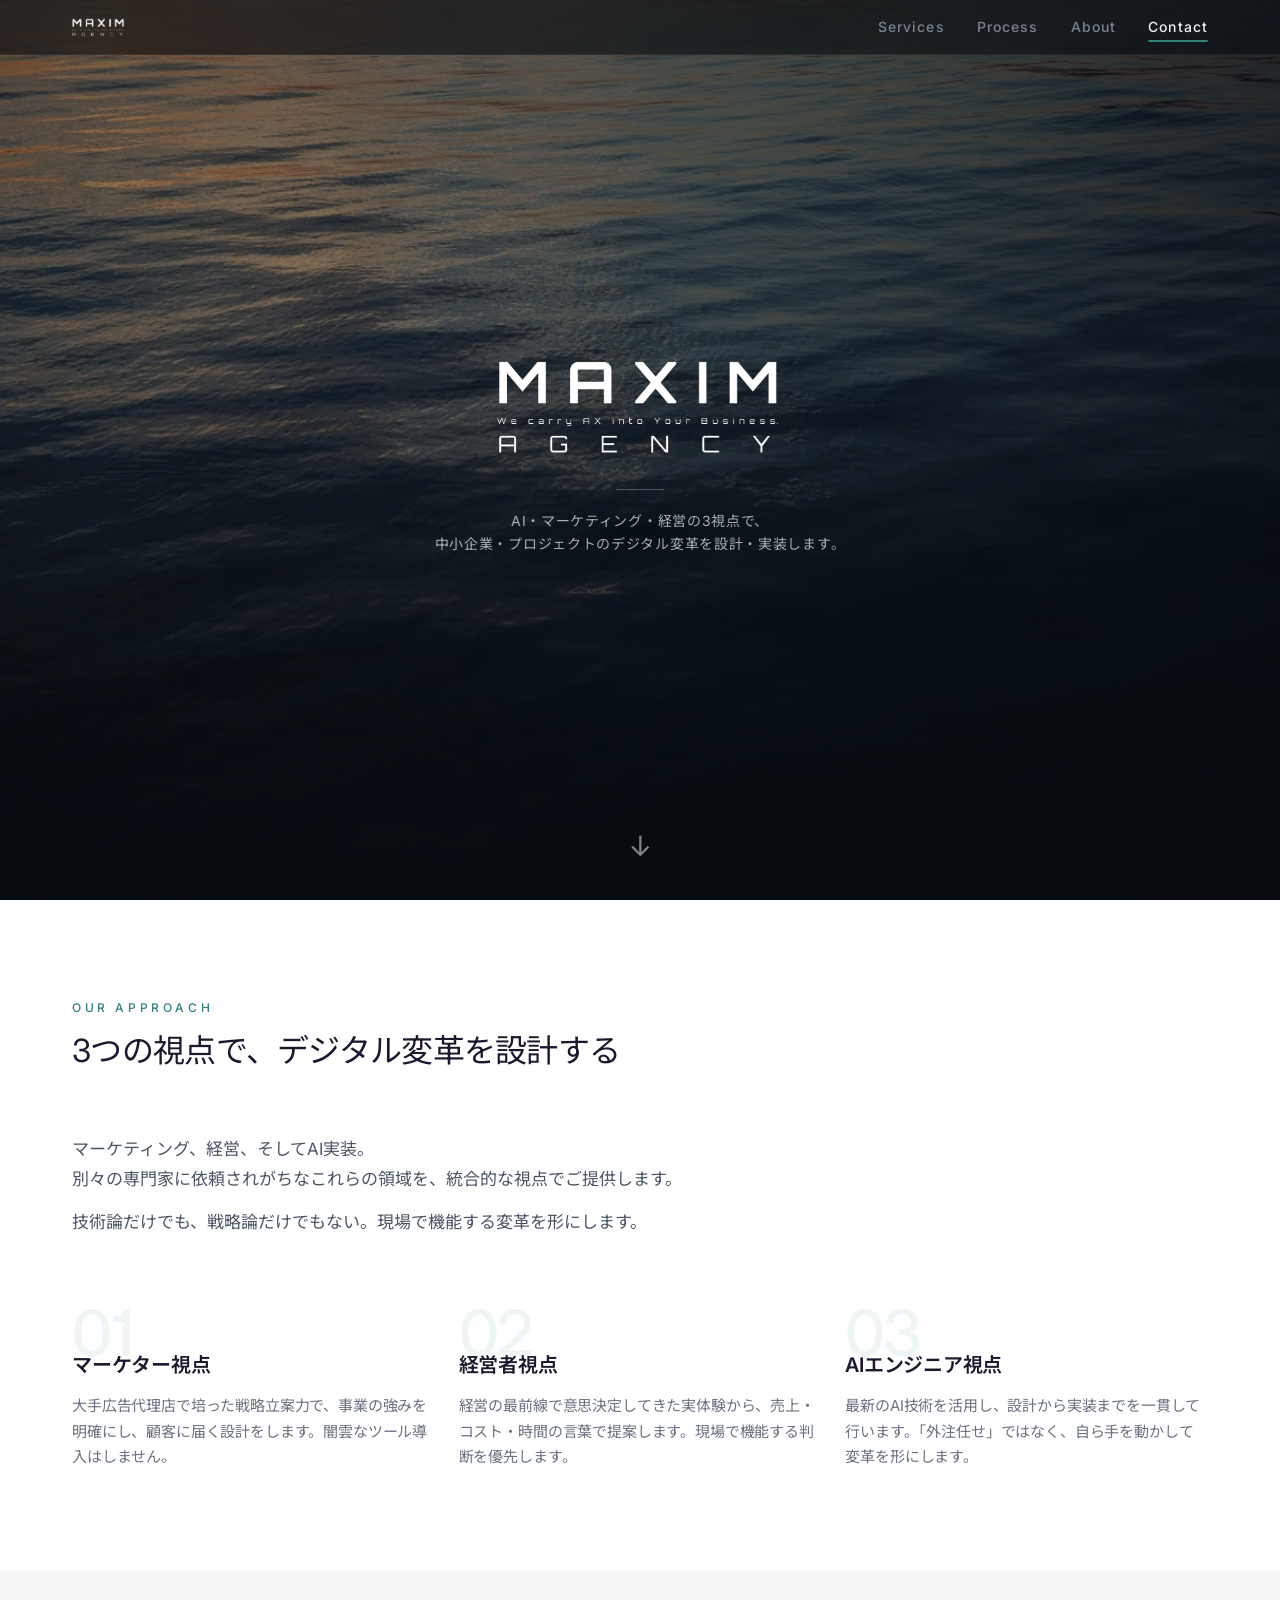
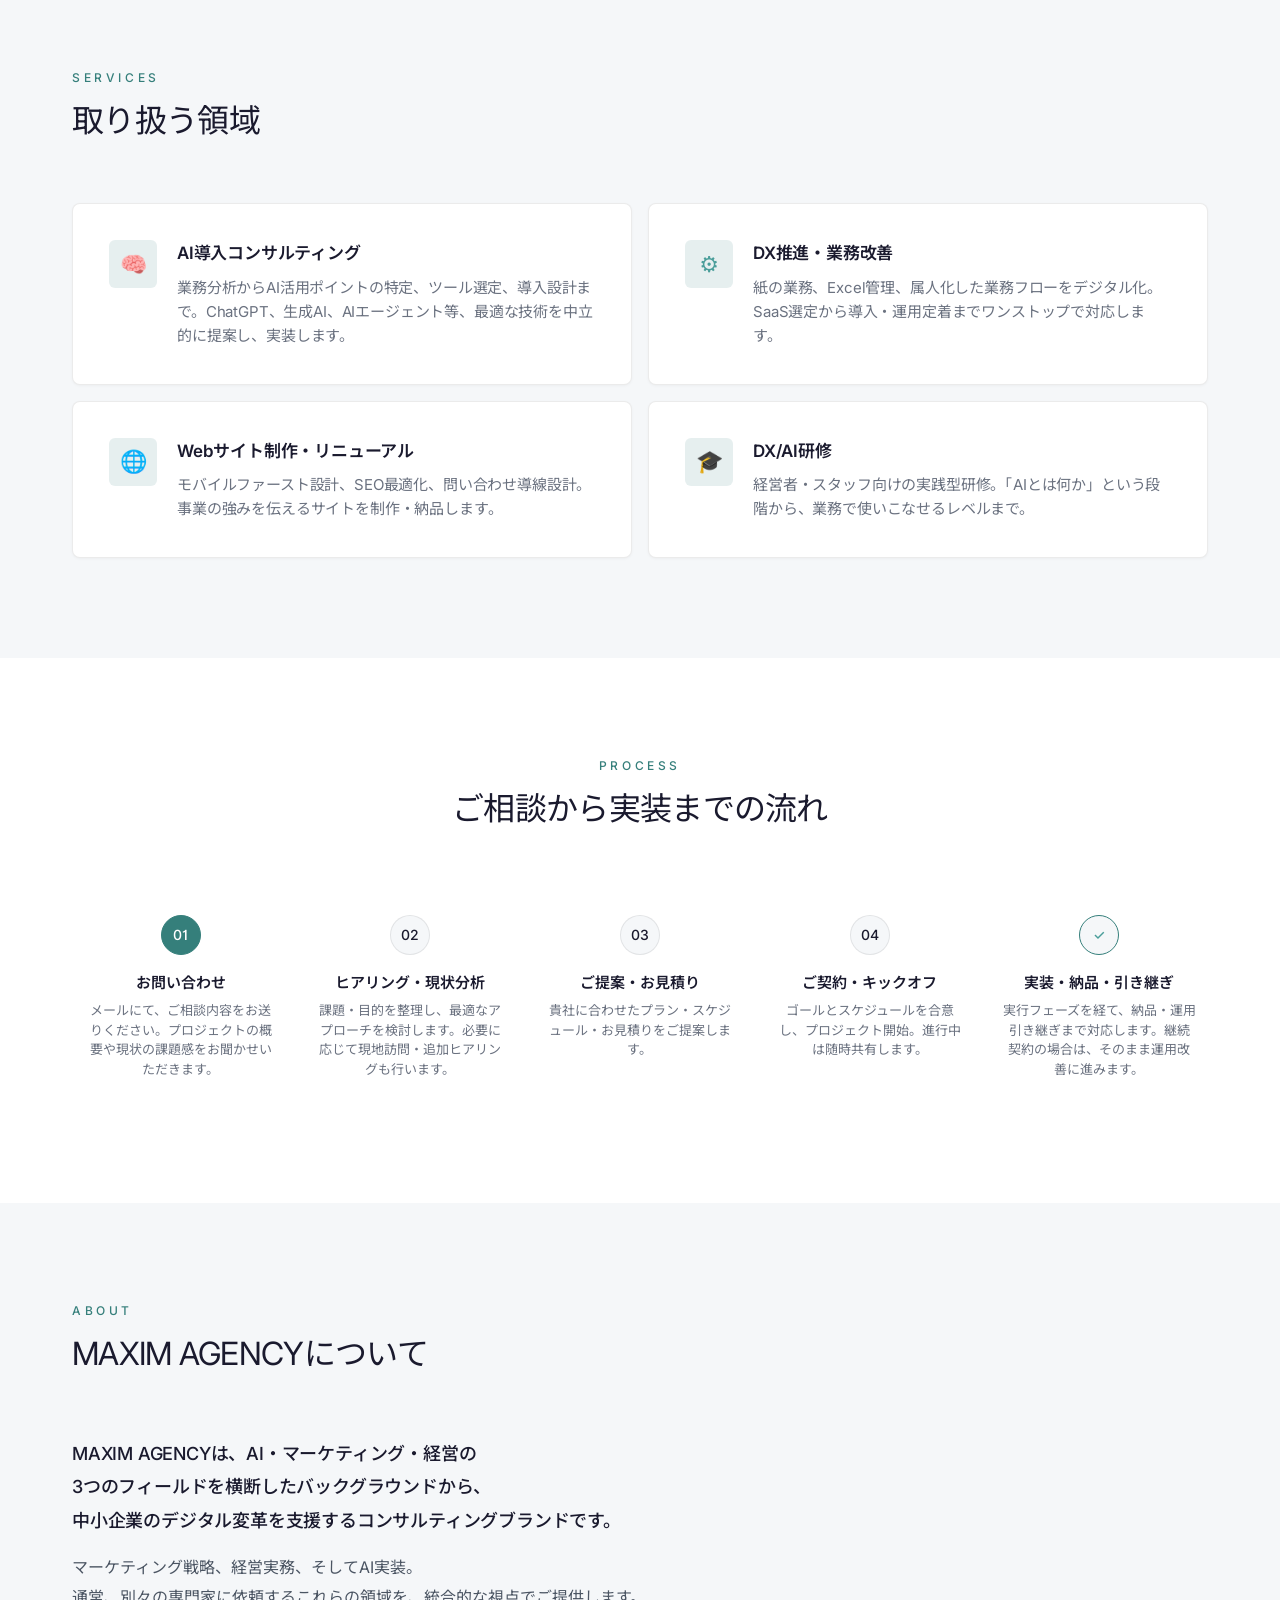
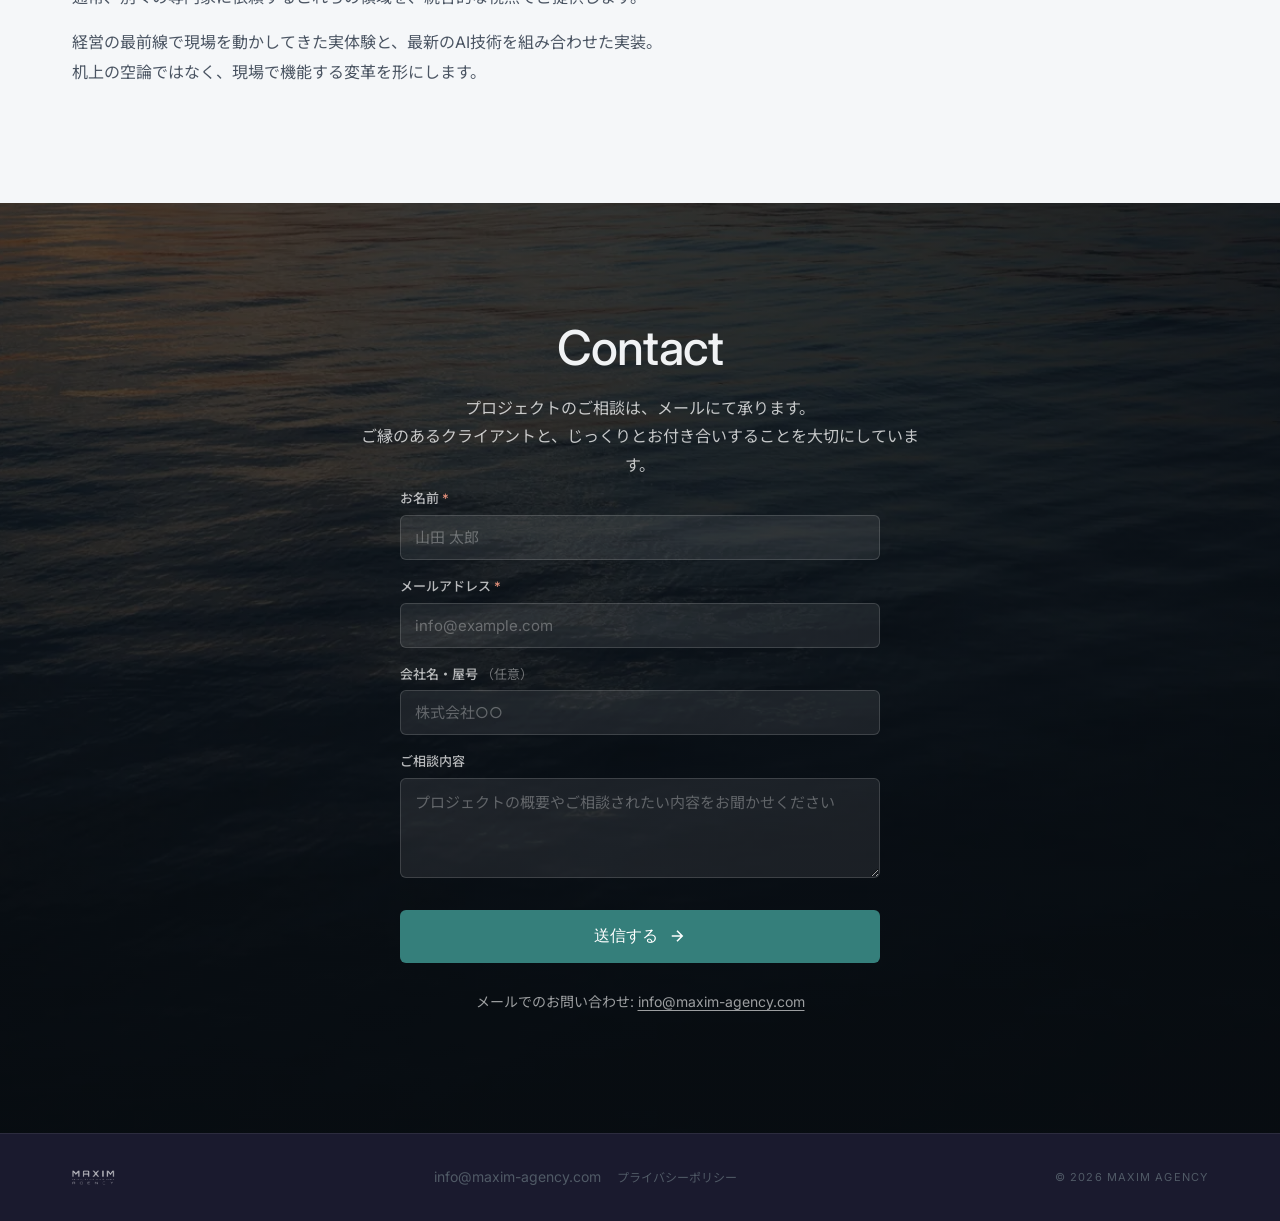
==== index.html @ 45d15c4a "Rebrand website: minimalist brand-focused structure - Remove Catchcopy/Challenges/Mid-CTA/Mobile-Flo" ====
<!DOCTYPE html>
<html class="scroll-smooth" lang="ja">
<head>
<meta charset="utf-8"/>
<meta content="width=device-width, initial-scale=1.0" name="viewport"/>

<!-- Google tag (gtag.js) -->
<script async src="https://www.googletagmanager.com/gtag/js?id=G-1SFV9Q998X"></script>
<script>
  window.dataLayer = window.dataLayer || [];
  function gtag(){dataLayer.push(arguments);}
  gtag('js', new Date());
  gtag('config', 'G-1SFV9Q998X');
</script>
<title>MAXIM AGENCY | We Carry AX Into Your Business</title>
<meta name="description" content="MAXIM AGENCY — AI・マーケティング・経営の3視点で、中小企業・プロジェクトのデジタル変革を設計・実装するコンサルティングブランド。東京都港区。">
<link rel="canonical" href="https://maxim-agency.com/">

<!-- OGP -->
<meta property="og:title" content="MAXIM AGENCY | We Carry AX Into Your Business">
<meta property="og:description" content="AI・マーケティング・経営の3視点で、中小企業・プロジェクトのデジタル変革を設計・実装します。">
<meta property="og:image" content="https://maxim-agency.com/og-image.jpg">
<meta property="og:url" content="https://maxim-agency.com/">
<meta property="og:type" content="website">
<meta property="og:locale" content="ja_JP">
<meta property="og:site_name" content="MAXIM AGENCY">

<!-- Twitter Card -->
<meta name="twitter:card" content="summary_large_image">
<meta name="twitter:title" content="MAXIM AGENCY | We Carry AX Into Your Business">
<meta name="twitter:description" content="AI・マーケティング・経営の3視点で、中小企業・プロジェクトのデジタル変革を設計・実装します。">
<meta name="twitter:image" content="https://maxim-agency.com/og-image.jpg">

<!-- Favicon -->
<link rel="icon" href="/favicon.ico" sizes="32x32 16x16">
<link rel="icon" href="/favicon.svg" type="image/svg+xml">
<link rel="icon" href="/favicon.png" type="image/png">
<link rel="apple-touch-icon" href="/apple-touch-icon.png">

<!-- Structured Data -->
<script type="application/ld+json">
{
  "@context": "https://schema.org",
  "@type": "ProfessionalService",
  "name": "MAXIM AGENCY",
  "description": "AI・マーケティング・経営の3視点で、中小企業・プロジェクトのデジタル変革を設計・実装するコンサルティングブランド。",
  "url": "https://maxim-agency.com/",
  "email": "info@maxim-agency.com",
  "address": {
    "@type": "PostalAddress",
    "addressLocality": "港区",
    "addressRegion": "東京都",
    "addressCountry": "JP"
  },
  "areaServed": "JP",
  "sameAs": []
}
</script>

<!-- Preload LCP hero image -->
<link rel="preload" as="image" type="image/webp" imagesrcset="hero-768.webp 768w, hero-1280.webp 1280w, hero-1920.webp 1920w" imagesizes="(max-width: 768px) 768px, (max-width: 1280px) 1280px, 1920px" fetchpriority="high">

<!-- Fonts: preconnect + display=swap for non-blocking -->
<link rel="preconnect" href="https://fonts.googleapis.com">
<link rel="preconnect" href="https://fonts.gstatic.com" crossorigin>
<link href="https://fonts.googleapis.com/css2?family=Inter:wght@400;500;600&family=Noto+Sans+JP:wght@400;500;600&display=swap" rel="stylesheet" media="print" onload="this.media='all'"/>
<noscript><link href="https://fonts.googleapis.com/css2?family=Inter:wght@400;500;600&family=Noto+Sans+JP:wght@400;500;600&display=swap" rel="stylesheet"/></noscript>
<style>
/* ===== DESIGN SYSTEM: Linear-inspired for MAXIM AGENCY ===== */

/* --- Reset & Base --- */
*, *::before, *::after { margin: 0; padding: 0; box-sizing: border-box; }

:root {
  /* Backgrounds — Dark */
  --bg-deep: #080d12;
  --bg-panel: #0c1319;
  --bg-surface: #111920;
  --bg-elevated: #182028;

  /* Backgrounds — Light */
  --bg-light: #FFFFFF;
  --bg-light-alt: #F5F7F9;

  /* Text — Dark mode */
  --text-primary: #f0f2f4;
  --text-secondary: #c0c8d0;
  --text-tertiary: #7a8490;
  --text-quaternary: #505a66;

  /* Text — Light mode */
  --text-dark-primary: #1A1A2E;
  --text-dark-secondary: #4B5563;
  --text-dark-tertiary: #6B7280;

  /* Accent — teal, derived from the water photo (WCAG AA compliant on white) */
  --accent: #357f7b;
  --accent-bright: #4a9e9a;
  --accent-hover: #5ec4bf;
  --accent-subtle: rgba(53, 127, 123, 0.12);

  /* Borders */
  --border-subtle: rgba(255, 255, 255, 0.05);
  --border-standard: rgba(255, 255, 255, 0.08);
  --border-visible: rgba(255, 255, 255, 0.12);
  --border-light: rgba(0, 0, 0, 0.08);
  --border-light-visible: rgba(0, 0, 0, 0.12);

  /* Misc */
  --radius-sm: 6px;
  --radius-md: 8px;
  --radius-lg: 12px;
  --radius-pill: 9999px;
}

html { font-size: 16px; -webkit-font-smoothing: antialiased; -moz-osx-font-smoothing: grayscale; }

body {
  font-family: 'Inter', 'Noto Sans JP', -apple-system, system-ui, sans-serif;
  font-feature-settings: "cv01", "ss03";
  background: var(--bg-light);
  color: var(--text-dark-secondary);
  line-height: 1.6;
  overflow-x: hidden;
}

a { color: inherit; text-decoration: none; }
img { display: block; max-width: 100%; }

/* --- Typography (Linear-inspired) --- */
.display-xl {
  font-size: clamp(36px, 6vw, 64px);
  font-weight: 500;
  line-height: 1.0;
  letter-spacing: -1.4px;
  color: var(--text-primary);
}
.display {
  font-size: clamp(28px, 4.5vw, 48px);
  font-weight: 500;
  line-height: 1.05;
  letter-spacing: -1.056px;
  color: var(--text-primary);
}
.heading-1 {
  font-size: clamp(22px, 3vw, 32px);
  font-weight: 400;
  line-height: 1.15;
  letter-spacing: -0.7px;
  color: var(--text-primary);
}
.heading-2 {
  font-size: clamp(18px, 2.2vw, 24px);
  font-weight: 500;
  line-height: 1.3;
  letter-spacing: -0.3px;
  color: var(--text-primary);
}
.heading-3 {
  font-size: 20px;
  font-weight: 600;
  line-height: 1.35;
  letter-spacing: -0.24px;
  color: var(--text-primary);
}
.body-lg {
  font-size: 18px;
  font-weight: 400;
  line-height: 1.7;
  letter-spacing: -0.165px;
  color: var(--text-secondary);
}
.body {
  font-size: 16px;
  font-weight: 400;
  line-height: 1.6;
  color: var(--text-secondary);
}
.body-sm {
  font-size: 15px;
  font-weight: 400;
  line-height: 1.6;
  letter-spacing: -0.165px;
  color: var(--text-tertiary);
}
.label {
  font-size: 12px;
  font-weight: 500;
  line-height: 1.4;
  letter-spacing: 0.3em;
  text-transform: uppercase;
  color: var(--accent);
}

/* --- Layout --- */
.container { max-width: 1200px; margin: 0 auto; padding: 0 32px; }
@media (max-width: 640px) { .container { padding: 0 20px; } }

.section { padding: 100px 0; }
@media (max-width: 768px) { .section { padding: 64px 0; } }

/* --- Navigation --- */
.nav {
  position: fixed; top: 0; left: 0; right: 0; z-index: 50;
  background: rgba(255, 255, 255, 0.95);
  backdrop-filter: blur(12px); -webkit-backdrop-filter: blur(12px);
  border-bottom: 1px solid var(--border-light);
  transition: background 0.4s, border-color 0.4s;
}
/* On hero: transparent dark overlay */
.nav.on-hero {
  background: rgba(8, 13, 18, 0.6);
  backdrop-filter: blur(20px); -webkit-backdrop-filter: blur(20px);
  border-bottom-color: var(--border-subtle);
}
.nav.on-hero .nav-link { color: var(--text-tertiary); }
.nav.on-hero .nav-link:hover { color: var(--text-primary); }
.nav.on-hero .nav-hamburger { color: var(--text-secondary); }
.nav-inner {
  max-width: 1200px; margin: 0 auto;
  display: flex; justify-content: space-between; align-items: center;
  padding: 16px 32px;
}
@media (max-width: 640px) { .nav-inner { padding: 14px 20px; } }
.nav-logo { height: 22px; width: auto; }
.nav-links { display: flex; gap: 32px; align-items: center; }
@media (max-width: 768px) { .nav-links { display: none; } }
.nav-link {
  font-size: 14px; font-weight: 500; color: var(--text-dark-tertiary);
  transition: color 0.2s; letter-spacing: 0.08em;
}
.nav-link:hover { color: var(--text-dark-primary); }
.nav-logo { filter: brightness(0); }
.nav.on-hero .nav-logo { filter: none; }

/* Mobile menu */
.nav-hamburger {
  display: none; background: none; border: none; cursor: pointer;
  color: var(--text-dark-primary); padding: 4px;
}
@media (max-width: 768px) { .nav-hamburger { display: block; } }
.mobile-menu {
  position: fixed; inset: 0; z-index: 60;
  background: rgba(255, 255, 255, 0.98);
  backdrop-filter: blur(24px); -webkit-backdrop-filter: blur(24px);
  display: flex; flex-direction: column; align-items: center; justify-content: center; gap: 32px;
  transform: translateX(100%); transition: transform 0.3s ease;
}
.mobile-menu.open { transform: translateX(0); }
.mobile-menu a {
  font-size: 18px; font-weight: 500; color: var(--text-dark-secondary);
  letter-spacing: 0.15em; transition: color 0.2s;
}
.mobile-menu a:hover { color: var(--text-dark-primary); }
.mobile-close {
  position: absolute; top: 20px; right: 24px;
  background: none; border: none; color: var(--text-dark-primary);
  font-size: 28px; cursor: pointer; line-height: 1;
}

/* --- Hero --- */
.hero {
  position: relative; min-height: 100vh;
  display: flex; flex-direction: column; align-items: center; justify-content: center;
  overflow: hidden;
}
.hero-bg {
  position: absolute; inset: 0;
}
.hero-bg img {
  width: 100%; height: 100%; object-fit: cover; object-position: center 20%;
}
.hero-bg-overlay {
  position: absolute; inset: 0;
  background: linear-gradient(180deg,
    rgba(8, 13, 18, 0.50) 0%,
    rgba(8, 13, 18, 0.30) 40%,
    rgba(8, 13, 18, 0.65) 100%
  );
}
.hero-content {
  position: relative; z-index: 10; text-align: center; padding: 0 32px;
}
.hero-logo { height: 72px; width: auto; margin: 0 auto 24px; }
@media (min-width: 768px) { .hero-logo { height: 100px; } }
@media (min-width: 1024px) { .hero-logo { height: 120px; } }
.hero-line {
  width: 48px; height: 1px; background: rgba(255,255,255,0.25);
  margin: 0 auto 20px;
}
.hero-sub {
  font-size: 14px; font-weight: 400; color: rgba(255,255,255,0.65);
  letter-spacing: 0.05em;
}
.hero-scroll {
  position: absolute; bottom: 40px;
  animation: bounce 2s ease-in-out infinite;
  color: rgba(255,255,255,0.5); font-size: 28px; line-height: 1;
}
@keyframes bounce { 0%,100% { transform: translateY(0); } 50% { transform: translateY(10px); } }

.btn-primary {
  display: inline-flex; align-items: center; gap: 10px;
  background: var(--accent); color: #fff;
  font-size: 15px; font-weight: 500;
  padding: 14px 32px; border-radius: var(--radius-sm);
  transition: background 0.2s, transform 0.1s;
  border: none; cursor: pointer;
}
.btn-primary:hover { background: var(--accent-bright); }
.btn-primary:active { transform: scale(0.98); }
.btn-primary svg { width: 18px; height: 18px; }

/* --- Light Section Base --- */
.section-light {
  background: var(--bg-light);
  color: var(--text-dark-secondary);
}
.section-light-alt {
  background: var(--bg-light-alt);
  color: var(--text-dark-secondary);
}
.section-light .label,
.section-light-alt .label { color: var(--accent); }
.section-light .heading-1,
.section-light-alt .heading-1,
.section-light .heading-2,
.section-light-alt .heading-2 { color: var(--text-dark-primary); }

/* --- Section Header --- */
.section-header { margin-bottom: 64px; }
@media (max-width: 768px) { .section-header { margin-bottom: 40px; } }
.section-header .label { margin-bottom: 16px; }

/* --- Approach Section --- */
.approach { background: var(--bg-light); }
.approach-lead {
  max-width: 720px;
  margin-bottom: 64px;
}
.approach-lead p {
  font-size: 17px; line-height: 1.8; color: var(--text-dark-secondary);
  margin-bottom: 12px;
}
.pillar-grid {
  display: grid; grid-template-columns: repeat(3, 1fr); gap: 24px;
}
@media (max-width: 768px) { .pillar-grid { grid-template-columns: 1fr; } }

.pillar {
  position: relative; padding-top: 48px;
}
.pillar-num {
  position: absolute; top: 0; left: 0;
  font-size: 64px; font-weight: 500; line-height: 1;
  letter-spacing: -2px;
  color: rgba(53, 127, 123, 0.08);
  user-select: none;
}
.pillar-content { position: relative; z-index: 1; }
.pillar h3 {
  font-size: 20px; font-weight: 600; color: var(--text-dark-primary);
  margin-bottom: 12px; letter-spacing: -0.24px;
}
.pillar p {
  font-size: 15px; color: var(--text-dark-tertiary);
  line-height: 1.7; letter-spacing: -0.165px;
}

/* --- Services Section --- */
.services { background: var(--bg-light-alt); }
.service-grid {
  display: grid; grid-template-columns: repeat(2, 1fr); gap: 16px;
}
@media (max-width: 768px) { .service-grid { grid-template-columns: 1fr; } }

.service-card {
  background: #FFFFFF;
  border: 1px solid var(--border-light);
  border-radius: var(--radius-md);
  padding: 36px;
  display: flex; gap: 20px;
  transition: box-shadow 0.3s, border-color 0.3s;
  box-shadow: 0 1px 3px rgba(0,0,0,0.04);
}
.service-card:hover {
  box-shadow: 0 4px 12px rgba(0,0,0,0.08);
  border-color: var(--border-light-visible);
}
.service-icon {
  width: 48px; height: 48px; flex-shrink: 0;
  display: flex; align-items: center; justify-content: center;
  background: var(--accent-subtle);
  border-radius: var(--radius-sm);
  font-size: 22px;
  color: var(--accent-bright);
}
.service-card h3 {
  font-size: 17px; font-weight: 600; color: var(--text-dark-primary);
  margin-bottom: 8px; letter-spacing: -0.2px;
}
.service-card p {
  font-size: 15px; color: var(--text-dark-tertiary);
  line-height: 1.6; letter-spacing: -0.165px;
}

/* --- Process Section --- */
.process { background: var(--bg-light); }
.process-steps {
  display: grid; grid-template-columns: repeat(5, 1fr); gap: 12px;
  position: relative;
}
@media (max-width: 1024px) { .process-steps { grid-template-columns: repeat(3, 1fr); } }
@media (max-width: 640px) { .process-steps { grid-template-columns: 1fr; gap: 16px; } }

.step {
  text-align: center; padding: 24px 12px;
}
@media (max-width: 640px) {
  .step {
    text-align: left; display: flex; gap: 16px; align-items: flex-start;
    padding: 16px 0;
    border-bottom: 1px solid var(--border-light);
  }
}
.step-num {
  width: 40px; height: 40px; border-radius: 50%;
  display: inline-flex; align-items: center; justify-content: center;
  font-size: 14px; font-weight: 500; color: var(--text-dark-primary);
  background: var(--bg-light-alt);
  border: 1px solid var(--border-light);
  margin-bottom: 16px;
}
@media (max-width: 640px) { .step-num { margin-bottom: 0; flex-shrink: 0; } }
.step-num.first {
  background: var(--accent); border-color: var(--accent);
  color: #fff;
}
.step-num.last {
  background: var(--bg-light-alt); border-color: var(--accent);
  color: var(--accent-bright);
}
.step h3 {
  font-size: 15px; font-weight: 600; color: var(--text-dark-primary);
  margin-bottom: 6px;
}
.step p {
  font-size: 13px; color: var(--text-dark-tertiary);
  line-height: 1.5;
}

/* --- About Section --- */
.about { background: var(--bg-light-alt); }
.about-content {
  max-width: 680px;
}
.about-content p {
  font-size: 16px; line-height: 1.85; color: var(--text-dark-secondary);
  margin-bottom: 16px;
  word-break: auto-phrase;
  line-break: strict;
}
.about-content p .phrase { display: inline-block; }
.about-content p:first-of-type {
  font-size: 18px; font-weight: 500; color: var(--text-dark-primary);
  letter-spacing: -0.2px;
}

/* --- Contact Section --- */
.contact {
  position: relative; overflow: hidden;
  padding: 120px 0;
}
@media (max-width: 768px) { .contact { padding: 80px 0; } }
.contact-bg {
  position: absolute; inset: 0;
}
.contact-bg img {
  width: 100%; height: 100%; object-fit: cover; object-position: center 40%;
}
.contact-bg-overlay {
  position: absolute; inset: 0;
  background: linear-gradient(180deg,
    rgba(8, 13, 18, 0.70) 0%,
    rgba(8, 13, 18, 0.75) 50%,
    rgba(8, 13, 18, 0.85) 100%
  );
}
.contact-inner {
  position: relative; z-index: 10;
  text-align: center; max-width: 640px; margin: 0 auto;
}
.contact .display {
  margin-bottom: 20px;
}
.contact .body {
  color: rgba(255, 255, 255, 0.75);
  margin-bottom: 8px; line-height: 1.8;
}
.contact .body-sm {
  color: rgba(255, 255, 255, 0.45);
  margin-bottom: 36px;
}
.contact-meta {
  margin-top: 16px;
  font-size: 12px; color: rgba(255, 255, 255, 0.5);
  letter-spacing: 0.12em;
}
.contact-email {
  margin-top: 28px;
  font-size: 14px; color: rgba(255, 255, 255, 0.6);
}
.contact-email a {
  text-decoration: underline;
  text-underline-offset: 3px;
  transition: color 0.2s;
}
.contact-email a:hover { color: #fff; }

/* --- Contact Form --- */
.contact-form {
  max-width: 480px; margin: 0 auto; text-align: left;
}
.contact-form .form-group { margin-bottom: 16px; }
.contact-form label {
  display: block; font-size: 13px; font-weight: 500;
  color: rgba(255,255,255,0.7); margin-bottom: 6px;
}
.contact-form label .optional {
  font-weight: 400; color: rgba(255,255,255,0.4);
}
.contact-form input,
.contact-form textarea {
  width: 100%; padding: 12px 14px;
  font-size: 15px; font-family: inherit;
  background: rgba(255,255,255,0.08);
  border: 1px solid rgba(255,255,255,0.15);
  border-radius: var(--radius-sm);
  color: #fff; outline: none;
  transition: border-color 0.2s;
}
.contact-form input:focus,
.contact-form textarea:focus {
  border-color: var(--accent);
}
.contact-form input::placeholder,
.contact-form textarea::placeholder {
  color: rgba(255,255,255,0.3);
}
.contact-form textarea { resize: vertical; min-height: 100px; }
.contact-form .btn-primary {
  width: 100%; justify-content: center;
  padding: 16px; font-size: 16px; margin-top: 8px;
}
.contact-form .form-note {
  font-size: 12px; color: rgba(255,255,255,0.4);
  text-align: center; margin-top: 12px;
}
.form-thanks {
  text-align: center; padding: 40px 0;
}
.form-thanks .check {
  width: 56px; height: 56px; border-radius: 50%;
  background: rgba(53,127,123,0.2);
  display: inline-flex; align-items: center; justify-content: center;
  margin-bottom: 16px;
}
.form-thanks h3 {
  font-size: 20px; font-weight: 500; color: #fff; margin-bottom: 8px;
}
.form-thanks p { font-size: 14px; color: rgba(255,255,255,0.6); }

/* --- Footer --- */
.footer {
  background: #1A1A2E;
  border-top: 1px solid rgba(255, 255, 255, 0.08);
  padding: 32px 0;
}
.footer-inner {
  max-width: 1200px; margin: 0 auto; padding: 0 32px;
  display: flex; justify-content: space-between; align-items: center;
  flex-wrap: wrap; gap: 16px;
}
.footer-logo { height: 18px; width: auto; opacity: 0.7; }
.footer-email {
  font-size: 14px; color: var(--text-quaternary);
  transition: color 0.2s;
}
.footer-email:hover { color: var(--text-secondary); }
.footer-copy {
  font-size: 11px; color: var(--text-quaternary);
  letter-spacing: 0.1em;
}

/* --- Animations --- */
.fade-in {
  opacity: 0; transform: translateY(24px);
  transition: opacity 0.7s ease, transform 0.7s ease;
}
.fade-in.visible { opacity: 1; transform: translateY(0); }

/* Hero sequential entrance */
.hero-logo, .hero-line, .hero-sub {
  opacity: 0; animation: heroFadeIn 0.8s ease forwards;
}
.hero-logo { animation-delay: 0.2s; }
.hero-line  { animation-delay: 0.6s; }
.hero-sub   { animation-delay: 0.9s; }
@keyframes heroFadeIn {
  from { opacity: 0; transform: translateY(12px); }
  to   { opacity: 1; transform: translateY(0); }
}

/* Nav active link */
.nav-link.active {
  color: var(--text-dark-primary);
  position: relative;
}
.nav-link.active::after {
  content: ''; position: absolute; bottom: -4px; left: 0; right: 0;
  height: 2px; background: var(--accent); border-radius: 1px;
}
.nav.on-hero .nav-link.active { color: var(--text-primary); }

@media (prefers-reduced-motion: reduce) {
  .fade-in { opacity: 1; transform: none; transition: none; }
  .hero-logo, .hero-line, .hero-sub {
    opacity: 1; animation: none; transform: none;
  }
  .hero-scroll { animation: none; }
  .hero-bg { transform: none !important; }
}

/* --- Skip link --- */
.skip-link {
  position: absolute; top: -100%; left: 50%; transform: translateX(-50%);
  z-index: 100; background: #fff; color: #000;
  padding: 8px 20px; border-radius: var(--radius-pill);
  font-size: 14px; font-weight: 500;
}
.skip-link:focus { top: 12px; }
</style>
<noscript><style>.fade-in { opacity: 1; transform: none; }</style></noscript>
</head>

<body>

<!-- Skip Navigation -->
<a href="#main" class="skip-link">コンテンツへスキップ</a>

<!-- Navigation -->
<nav class="nav" id="mainNav" aria-label="メインナビゲーション">
  <div class="nav-inner">
    <a href="#"><img src="logo.png" alt="MAXIM AGENCY" class="nav-logo"></a>
    <div class="nav-links">
      <a class="nav-link" href="#services">Services</a>
      <a class="nav-link" href="#process">Process</a>
      <a class="nav-link" href="#about">About</a>
      <a class="nav-link" href="#contact">Contact</a>
    </div>
    <button class="nav-hamburger" id="menuToggle" aria-label="メニューを開く" aria-expanded="false" aria-controls="mobileMenu">
      <svg width="24" height="24" viewBox="0 0 24 24" fill="none" stroke="currentColor" stroke-width="2"><line x1="4" y1="7" x2="20" y2="7"/><line x1="4" y1="17" x2="20" y2="17"/></svg>
    </button>
  </div>
</nav>

<!-- Mobile Menu -->
<div class="mobile-menu" id="mobileMenu" role="dialog" aria-modal="true" aria-label="ナビゲーション">
  <button class="mobile-close" aria-label="メニューを閉じる" onclick="toggleMobile(false)">&times;</button>
  <a href="#services" onclick="toggleMobile(false)">Services</a>
  <a href="#process" onclick="toggleMobile(false)">Process</a>
  <a href="#about" onclick="toggleMobile(false)">About</a>
  <a href="#contact" onclick="toggleMobile(false)">Contact</a>
</div>

<main id="main">

<!-- Hero: Logo + Water Photo -->
<section class="hero" aria-label="メインビジュアル">
  <div class="hero-bg">
    <picture>
      <source srcset="hero-768.webp 768w, hero-1280.webp 1280w, hero-1920.webp 1920w" type="image/webp" sizes="(max-width: 768px) 768px, (max-width: 1280px) 1280px, 1920px">
      <img src="hero-1280.jpg" alt="" aria-hidden="true" loading="eager" fetchpriority="high">
    </picture>
    <div class="hero-bg-overlay"></div>
  </div>
  <div class="hero-content">
    <h1><img src="logo.png" alt="MAXIM AGENCY" class="hero-logo"></h1>
    <div class="hero-line" aria-hidden="true"></div>
    <p class="hero-sub">AI・マーケティング・経営の3視点で、<br/>中小企業・プロジェクトのデジタル変革を設計・実装します。</p>
  </div>
  <div class="hero-scroll" aria-hidden="true">&#8595;</div>
</section>

<!-- Our Approach -->
<section class="section approach section-light" id="approach">
  <div class="container">
    <div class="section-header fade-in">
      <p class="label">Our Approach</p>
      <h2 class="heading-1">3つの視点で、デジタル変革を設計する</h2>
    </div>
    <div class="approach-lead fade-in">
      <p>マーケティング、経営、そしてAI実装。<br/>別々の専門家に依頼されがちなこれらの領域を、統合的な視点でご提供します。</p>
      <p>技術論だけでも、戦略論だけでもない。現場で機能する変革を形にします。</p>
    </div>
    <div class="pillar-grid">
      <div class="pillar fade-in">
        <div class="pillar-num" aria-hidden="true">01</div>
        <div class="pillar-content">
          <h3>マーケター視点</h3>
          <p>大手広告代理店で培った戦略立案力で、事業の強みを明確にし、顧客に届く設計をします。闇雲なツール導入はしません。</p>
        </div>
      </div>
      <div class="pillar fade-in">
        <div class="pillar-num" aria-hidden="true">02</div>
        <div class="pillar-content">
          <h3>経営者視点</h3>
          <p>経営の最前線で意思決定してきた実体験から、売上・コスト・時間の言葉で提案します。現場で機能する判断を優先します。</p>
        </div>
      </div>
      <div class="pillar fade-in">
        <div class="pillar-num" aria-hidden="true">03</div>
        <div class="pillar-content">
          <h3>AIエンジニア視点</h3>
          <p>最新のAI技術を活用し、設計から実装までを一貫して行います。「外注任せ」ではなく、自ら手を動かして変革を形にします。</p>
        </div>
      </div>
    </div>
  </div>
</section>

<!-- Services -->
<section class="section services section-light-alt" id="services">
  <div class="container">
    <div class="section-header fade-in">
      <p class="label">Services</p>
      <h2 class="heading-1">取り扱う領域</h2>
    </div>
    <div class="service-grid">
      <div class="service-card fade-in">
        <div class="service-icon">&#129504;</div>
        <div>
          <h3>AI導入コンサルティング</h3>
          <p>業務分析からAI活用ポイントの特定、ツール選定、導入設計まで。ChatGPT、生成AI、AIエージェント等、最適な技術を中立的に提案し、実装します。</p>
        </div>
      </div>
      <div class="service-card fade-in">
        <div class="service-icon">&#9881;</div>
        <div>
          <h3>DX推進・業務改善</h3>
          <p>紙の業務、Excel管理、属人化した業務フローをデジタル化。SaaS選定から導入・運用定着までワンストップで対応します。</p>
        </div>
      </div>
      <div class="service-card fade-in">
        <div class="service-icon">&#127760;</div>
        <div>
          <h3>Webサイト制作・リニューアル</h3>
          <p>モバイルファースト設計、SEO最適化、問い合わせ導線設計。事業の強みを伝えるサイトを制作・納品します。</p>
        </div>
      </div>
      <div class="service-card fade-in">
        <div class="service-icon">&#127891;</div>
        <div>
          <h3>DX/AI研修</h3>
          <p>経営者・スタッフ向けの実践型研修。「AIとは何か」という段階から、業務で使いこなせるレベルまで。</p>
        </div>
      </div>
    </div>
  </div>
</section>

<!-- Process -->
<section class="section process section-light" id="process">
  <div class="container">
    <div class="section-header fade-in" style="text-align:center;">
      <p class="label">Process</p>
      <h2 class="heading-1">ご相談から実装までの流れ</h2>
    </div>
    <div class="process-steps fade-in">
      <div class="step">
        <div class="step-num first">01</div>
        <div>
          <h3>お問い合わせ</h3>
          <p>メールにて、ご相談内容をお送りください。プロジェクトの概要や現状の課題感をお聞かせいただきます。</p>
        </div>
      </div>
      <div class="step">
        <div class="step-num">02</div>
        <div>
          <h3>ヒアリング・現状分析</h3>
          <p>課題・目的を整理し、最適なアプローチを検討します。必要に応じて現地訪問・追加ヒアリングも行います。</p>
        </div>
      </div>
      <div class="step">
        <div class="step-num">03</div>
        <div>
          <h3>ご提案・お見積り</h3>
          <p>貴社に合わせたプラン・スケジュール・お見積りをご提案します。</p>
        </div>
      </div>
      <div class="step">
        <div class="step-num">04</div>
        <div>
          <h3>ご契約・キックオフ</h3>
          <p>ゴールとスケジュールを合意し、プロジェクト開始。進行中は随時共有します。</p>
        </div>
      </div>
      <div class="step">
        <div class="step-num last">&#10003;</div>
        <div>
          <h3>実装・納品・引き継ぎ</h3>
          <p>実行フェーズを経て、納品・運用引き継ぎまで対応します。継続契約の場合は、そのまま運用改善に進みます。</p>
        </div>
      </div>
    </div>
  </div>
</section>

<!-- About -->
<section class="section about section-light-alt" id="about">
  <div class="container">
    <div class="section-header fade-in">
      <p class="label">About</p>
      <h2 class="heading-1">MAXIM AGENCYについて</h2>
    </div>
    <div class="about-content fade-in">
      <p><span class="phrase">MAXIM AGENCYは、</span><span class="phrase">AI・マーケティング・経営の</span><span class="phrase">3つのフィールドを横断したバックグラウンドから、</span><br><span class="phrase">中小企業のデジタル変革を支援する</span><span class="phrase">コンサルティングブランドです。</span></p>
      <p><span class="phrase">マーケティング戦略、</span><span class="phrase">経営実務、</span><span class="phrase">そしてAI実装。</span><span class="phrase">通常、別々の専門家に依頼するこれらの領域を、</span><span class="phrase">統合的な視点でご提供します。</span></p>
      <p><span class="phrase">経営の最前線で</span><span class="phrase">現場を動かしてきた実体験と、</span><span class="phrase">最新のAI技術を組み合わせた実装。</span><span class="phrase">机上の空論ではなく、</span><span class="phrase">現場で機能する変革を形にします。</span></p>
    </div>
  </div>
</section>

<!-- Contact -->
<section class="contact" id="contact">
  <div class="contact-bg">
    <picture>
      <source srcset="hero-768.webp 768w, hero-1280.webp 1280w, hero-1920.webp 1920w" type="image/webp" sizes="(max-width: 768px) 768px, (max-width: 1280px) 1280px, 1920px">
      <img src="hero-1280.jpg" alt="" aria-hidden="true" loading="lazy">
    </picture>
    <div class="contact-bg-overlay"></div>
  </div>
  <div class="container contact-inner fade-in">
    <h2 class="display">Contact</h2>
    <p class="body">プロジェクトのご相談は、メールにて承ります。<br/>ご縁のあるクライアントと、じっくりとお付き合いすることを大切にしています。</p>

    <form class="contact-form" id="contactForm" data-cta-location="contact" action="https://formspree.io/f/xnjoyzle" method="POST">
      <input type="hidden" name="_subject" value="MAXIM AGENCY お問い合わせ">
      <input type="text" name="_gotcha" style="display:none">
      <div class="form-group">
        <label>お名前 <span style="color:#E8927C;">*</span></label>
        <input type="text" name="name" required placeholder="山田 太郎">
      </div>
      <div class="form-group">
        <label>メールアドレス <span style="color:#E8927C;">*</span></label>
        <input type="email" name="email" required placeholder="info@example.com">
      </div>
      <div class="form-group">
        <label>会社名・屋号 <span class="optional">（任意）</span></label>
        <input type="text" name="company" placeholder="株式会社○○">
      </div>
      <div class="form-group">
        <label>ご相談内容</label>
        <textarea name="message" placeholder="プロジェクトの概要やご相談されたい内容をお聞かせください"></textarea>
      </div>
      <button type="submit" class="btn-primary">
        送信する
        <svg viewBox="0 0 24 24" fill="none" stroke="currentColor" stroke-width="2"><path d="M5 12h14M12 5l7 7-7 7"/></svg>
      </button>
    </form>

    <div class="form-thanks" id="formThanks" style="display:none;">
      <div class="check">
        <svg width="28" height="28" viewBox="0 0 24 24" fill="none" stroke="var(--accent)" stroke-width="2.5" stroke-linecap="round" stroke-linejoin="round"><polyline points="20 6 9 17 4 12"/></svg>
      </div>
      <h3>お問い合わせありがとうございます</h3>
      <p>2営業日以内にメールにてご連絡いたします。</p>
    </div>

    <p class="contact-email">メールでのお問い合わせ: <a href="mailto:info@maxim-agency.com">info@maxim-agency.com</a></p>
  </div>
</section>

</main>


<!-- Footer -->
<footer class="footer">
  <div class="footer-inner">
    <a href="#"><img src="logo.png" alt="MAXIM AGENCY" class="footer-logo"></a>
    <div style="display:flex;gap:16px;align-items:center;">
      <a class="footer-email" href="mailto:info@maxim-agency.com">info@maxim-agency.com</a>
      <a class="footer-email" href="/privacy.html" style="font-size:12px;">プライバシーポリシー</a>
    </div>
    <span class="footer-copy">&copy; 2026 MAXIM AGENCY</span>
  </div>
</footer>

<!-- Scripts -->
<script>
// Mobile menu
function toggleMobile(open) {
  const menu = document.getElementById('mobileMenu');
  const btn = document.getElementById('menuToggle');
  if (open) {
    menu.classList.add('open');
    btn.setAttribute('aria-expanded', 'true');
    document.body.style.overflow = 'hidden';
  } else {
    menu.classList.remove('open');
    btn.setAttribute('aria-expanded', 'false');
    document.body.style.overflow = '';
  }
}
document.getElementById('menuToggle').addEventListener('click', () => {
  const isOpen = document.getElementById('mobileMenu').classList.contains('open');
  toggleMobile(!isOpen);
});
document.addEventListener('keydown', e => {
  if (e.key === 'Escape') toggleMobile(false);
});

// Nav scroll state: on-hero when hero is visible, default (light) otherwise
const nav = document.getElementById('mainNav');
const heroEl = document.querySelector('.hero');
// Start with on-hero since hero is visible on load
nav.classList.add('on-hero');
const navObs = new IntersectionObserver(entries => {
  entries.forEach(e => nav.classList.toggle('on-hero', e.isIntersecting));
}, { threshold: 0.05 });
navObs.observe(heroEl);

// Fade-in on scroll (with fallback & staggered entrance)
const fadeEls = document.querySelectorAll('.fade-in');
if ('IntersectionObserver' in window) {
  try {
    const fadeObs = new IntersectionObserver(entries => {
      entries.forEach(e => { if (e.isIntersecting) e.target.classList.add('visible'); });
    }, { threshold: 0.12 });
    fadeEls.forEach(el => fadeObs.observe(el));
  } catch (err) {
    // Fallback: show all immediately
    fadeEls.forEach(el => el.classList.add('visible'));
  }
} else {
  // No IntersectionObserver support: show all
  fadeEls.forEach(el => el.classList.add('visible'));
}

// Staggered entrance: delay cards within grids
document.querySelectorAll('.pillar-grid, .service-grid, .process-steps').forEach(grid => {
  grid.querySelectorAll('.fade-in').forEach((el, i) => {
    el.style.transitionDelay = (i * 100) + 'ms';
  });
});

// Nav active link on scroll
const sections = document.querySelectorAll('section[id]');
const navLinks = document.querySelectorAll('.nav-link');
const sectionObs = new IntersectionObserver(entries => {
  entries.forEach(entry => {
    if (entry.isIntersecting) {
      const id = entry.target.getAttribute('id');
      navLinks.forEach(link => {
        link.classList.toggle('active', link.getAttribute('href') === '#' + id);
      });
    }
  });
}, { threshold: 0.3, rootMargin: '-80px 0px 0px 0px' });
sections.forEach(s => sectionObs.observe(s));

// Hero parallax (lightweight, respects reduced motion)
const prefersReducedMotion = window.matchMedia('(prefers-reduced-motion: reduce)').matches;
if (!prefersReducedMotion) {
  const heroBg = document.querySelector('.hero-bg');
  let ticking = false;
  window.addEventListener('scroll', () => {
    if (!ticking) {
      requestAnimationFrame(() => {
        const scrollY = window.scrollY;
        const heroH = heroEl.offsetHeight;
        if (scrollY < heroH) {
          heroBg.style.transform = 'translateY(' + (scrollY * 0.3) + 'px)';
        }
        ticking = false;
      });
      ticking = true;
    }
  }, { passive: true });
}

// Contact form submission via Formspree (AJAX) + Google Sheets logging
const contactForm = document.getElementById('contactForm');
const formThanks = document.getElementById('formThanks');
const SHEETS_WEBHOOK = 'https://script.google.com/macros/s/AKfycbxB7hOBXJdS4dp7MZYYTZiQu0Emn9ZnAsfrp9lcIx63FoVH1cuaaZ9RI35y1W-PI30n/exec';
if (contactForm) {
  contactForm.addEventListener('submit', function(e) {
    e.preventDefault();
    const data = new FormData(contactForm);
    const jsonData = {
      name: data.get('name'),
      email: data.get('email'),
      company: data.get('company'),
      message: data.get('message')
    };

    // GA4: form submit tracking
    gtag('event', 'form_submit', { location: 'contact' });

    // Formspreeに送信
    fetch(contactForm.action, {
      method: 'POST',
      body: data,
      headers: { 'Accept': 'application/json' }
    }).then(res => {
      if (res.ok) {
        contactForm.style.display = 'none';
        formThanks.style.display = 'block';
      } else {
        alert('送信に失敗しました。お手数ですがメールにてお問い合わせください。');
      }
    }).catch(() => {
      alert('送信に失敗しました。お手数ですがメールにてお問い合わせください。');
    });

    // Google Sheetsにも記録（失敗してもユーザーには影響させない）
    fetch(SHEETS_WEBHOOK, {
      method: 'POST',
      body: JSON.stringify(jsonData),
      mode: 'no-cors'
    }).catch(() => {});
  });
}

// GA4: CTA click tracking
document.querySelectorAll('[data-cta-location]').forEach(el => {
  if (el.tagName === 'FORM') return;
  el.addEventListener('click', function() {
    gtag('event', 'cta_click', { location: this.dataset.ctaLocation });
  });
});

</script>

</body>
</html>
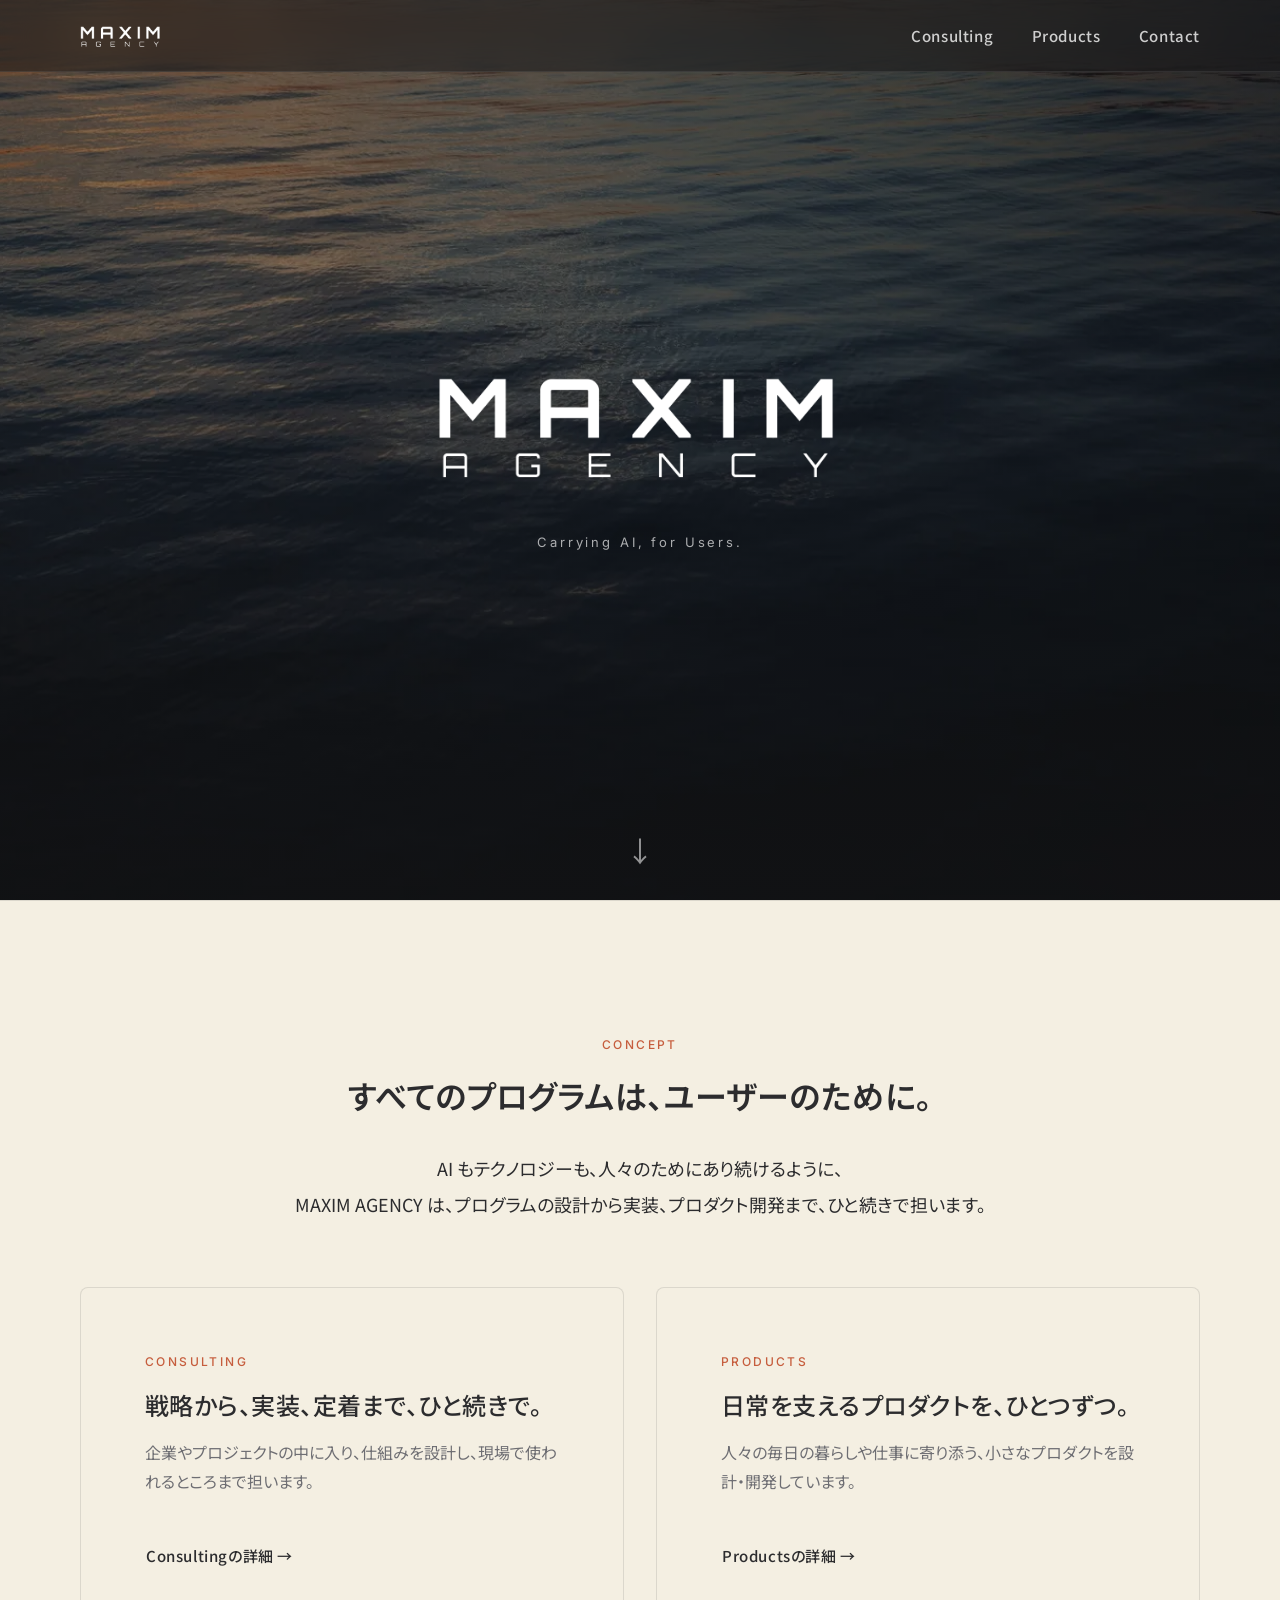
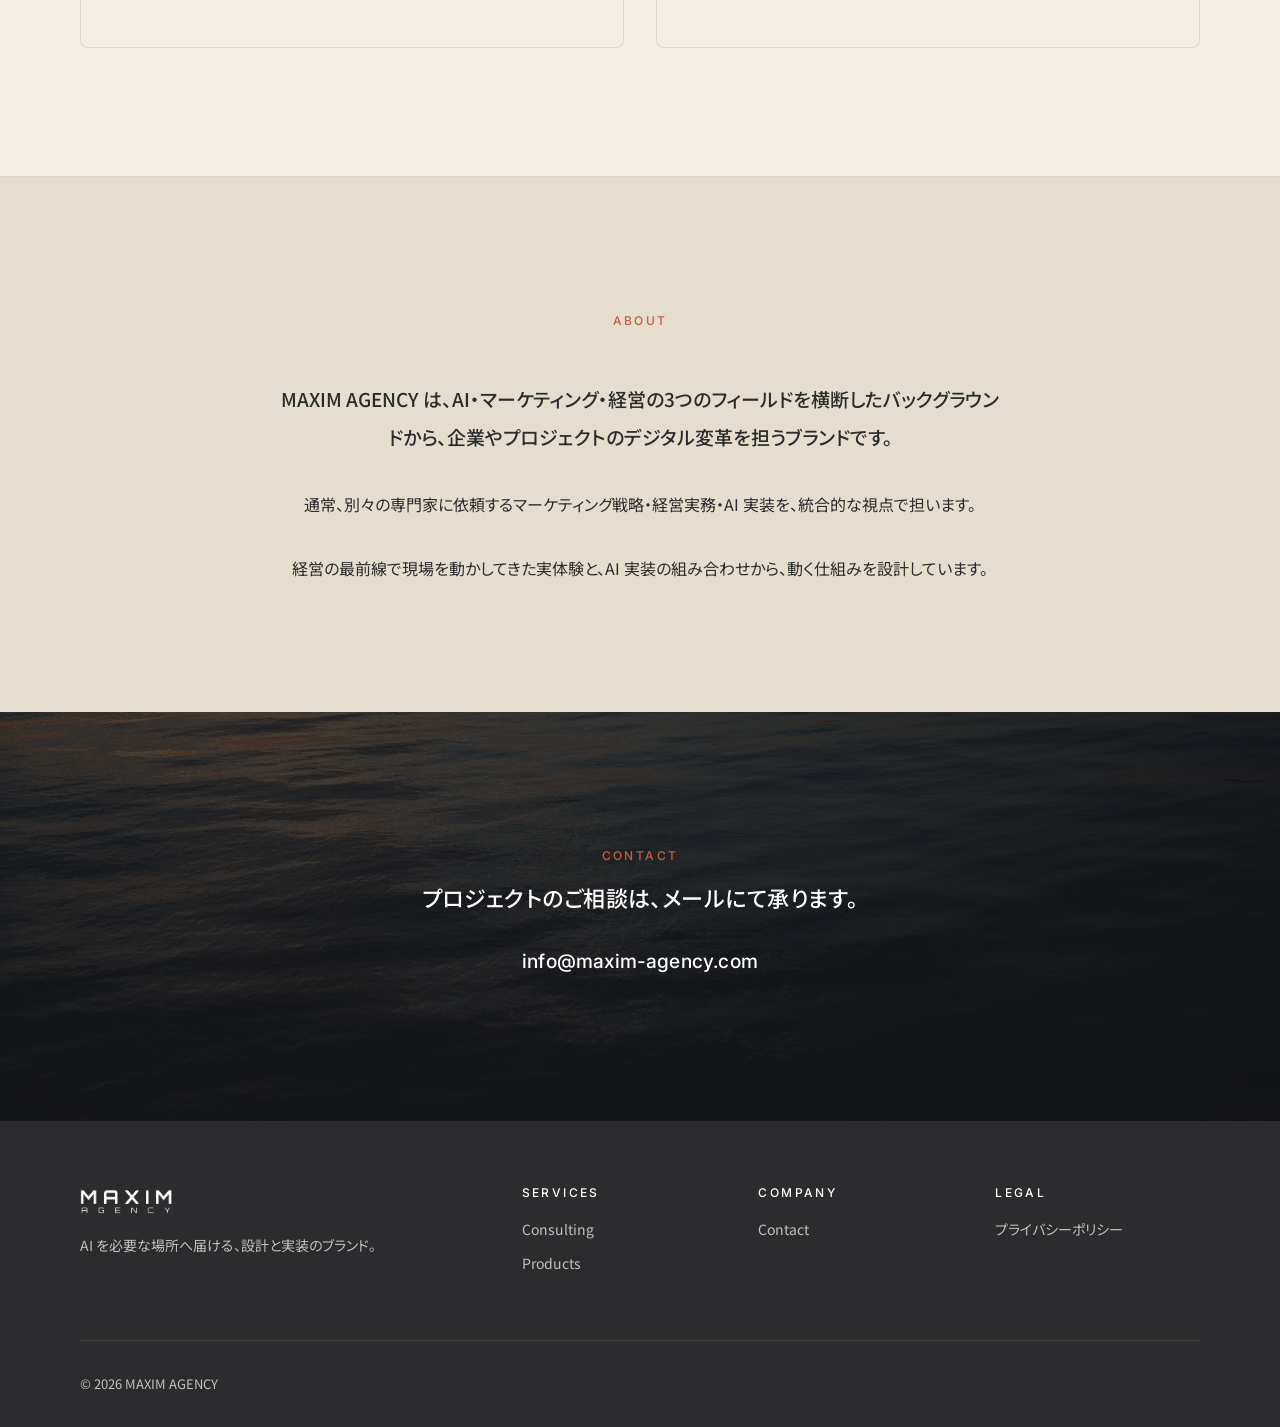
==== commit 83203fd2: "feat: サイト全面刷新 — MAXIM AGENCY 親ブランド + 2 事業構成 ページ構成: - Home (/): Hero (水面写真) → About → Our Work (Consu" ====
--- a/index.html
+++ b/index.html
@@ -1,10 +1,9 @@
 <!DOCTYPE html>
-<html class="scroll-smooth" lang="ja">
+<html lang="ja">
 <head>
-<meta charset="utf-8"/>
-<meta content="width=device-width, initial-scale=1.0" name="viewport"/>
+<meta charset="utf-8">
+<meta name="viewport" content="width=device-width, initial-scale=1.0">
 
-<!-- Google tag (gtag.js) -->
 <script async src="https://www.googletagmanager.com/gtag/js?id=G-1SFV9Q998X"></script>
 <script>
   window.dataLayer = window.dataLayer || [];
@@ -12,1035 +11,155 @@
   gtag('js', new Date());
   gtag('config', 'G-1SFV9Q998X');
 </script>
-<title>MAXIM AGENCY | We Carry AX Into Your Business</title>
-<meta name="description" content="MAXIM AGENCY — AI・マーケティング・経営の3視点で、中小企業・プロジェクトのデジタル変革を設計・実装するコンサルティングブランド。東京都港区。">
+
+<title>MAXIM AGENCY — AI を必要な場所へ届ける、設計と実装のブランド</title>
+<meta name="description" content="MAXIM AGENCY は、AI を必要な場所へ届ける、設計と実装のブランドです。Consulting と Products の 2 事業を展開しています。">
 <link rel="canonical" href="https://maxim-agency.com/">
 
-<!-- OGP -->
-<meta property="og:title" content="MAXIM AGENCY | We Carry AX Into Your Business">
-<meta property="og:description" content="AI・マーケティング・経営の3視点で、中小企業・プロジェクトのデジタル変革を設計・実装します。">
-<meta property="og:image" content="https://maxim-agency.com/og-image.jpg">
-<meta property="og:url" content="https://maxim-agency.com/">
-<meta property="og:type" content="website">
-<meta property="og:locale" content="ja_JP">
-<meta property="og:site_name" content="MAXIM AGENCY">
-
-<!-- Twitter Card -->
-<meta name="twitter:card" content="summary_large_image">
-<meta name="twitter:title" content="MAXIM AGENCY | We Carry AX Into Your Business">
-<meta name="twitter:description" content="AI・マーケティング・経営の3視点で、中小企業・プロジェクトのデジタル変革を設計・実装します。">
-<meta name="twitter:image" content="https://maxim-agency.com/og-image.jpg">
-
-<!-- Favicon -->
 <link rel="icon" href="/favicon.ico" sizes="32x32 16x16">
 <link rel="icon" href="/favicon.svg" type="image/svg+xml">
 <link rel="icon" href="/favicon.png" type="image/png">
 <link rel="apple-touch-icon" href="/apple-touch-icon.png">
 
-<!-- Structured Data -->
-<script type="application/ld+json">
-{
-  "@context": "https://schema.org",
-  "@type": "ProfessionalService",
-  "name": "MAXIM AGENCY",
-  "description": "AI・マーケティング・経営の3視点で、中小企業・プロジェクトのデジタル変革を設計・実装するコンサルティングブランド。",
-  "url": "https://maxim-agency.com/",
-  "email": "info@maxim-agency.com",
-  "address": {
-    "@type": "PostalAddress",
-    "addressLocality": "港区",
-    "addressRegion": "東京都",
-    "addressCountry": "JP"
-  },
-  "areaServed": "JP",
-  "sameAs": []
-}
-</script>
+<meta property="og:type" content="website">
+<meta property="og:url" content="https://maxim-agency.com/">
+<meta property="og:title" content="MAXIM AGENCY — AI を必要な場所へ届ける、設計と実装のブランド">
+<meta property="og:description" content="MAXIM AGENCY は、AI を必要な場所へ届ける、設計と実装のブランドです。Consulting と Products の 2 事業を展開しています。">
+<meta property="og:image" content="https://maxim-agency.com/og-image.jpg">
+<meta property="og:locale" content="ja_JP">
+<meta name="twitter:card" content="summary_large_image">
 
-<!-- Preload LCP hero image -->
-<link rel="preload" as="image" type="image/webp" imagesrcset="hero-768.webp 768w, hero-1280.webp 1280w, hero-1920.webp 1920w" imagesizes="(max-width: 768px) 768px, (max-width: 1280px) 1280px, 1920px" fetchpriority="high">
+<link rel="preload" as="image" type="image/webp" imagesrcset="/hero-768.webp 768w, /hero-1280.webp 1280w, /hero-1920.webp 1920w" imagesizes="(max-width: 768px) 768px, (max-width: 1280px) 1280px, 1920px" fetchpriority="high">
 
-<!-- Fonts: preconnect + display=swap for non-blocking -->
 <link rel="preconnect" href="https://fonts.googleapis.com">
 <link rel="preconnect" href="https://fonts.gstatic.com" crossorigin>
-<link href="https://fonts.googleapis.com/css2?family=Inter:wght@400;500;600&family=Noto+Sans+JP:wght@400;500;600&display=swap" rel="stylesheet" media="print" onload="this.media='all'"/>
-<noscript><link href="https://fonts.googleapis.com/css2?family=Inter:wght@400;500;600&family=Noto+Sans+JP:wght@400;500;600&display=swap" rel="stylesheet"/></noscript>
-<style>
-/* ===== DESIGN SYSTEM: Linear-inspired for MAXIM AGENCY ===== */
+<link href="https://fonts.googleapis.com/css2?family=Inter:wght@400;500;600&family=Noto+Sans+JP:wght@400;500;600&display=swap" rel="stylesheet">
 
-/* --- Reset & Base --- */
-*, *::before, *::after { margin: 0; padding: 0; box-sizing: border-box; }
-
-:root {
-  /* Backgrounds — Dark */
-  --bg-deep: #080d12;
-  --bg-panel: #0c1319;
-  --bg-surface: #111920;
-  --bg-elevated: #182028;
-
-  /* Backgrounds — Light */
-  --bg-light: #FFFFFF;
-  --bg-light-alt: #F5F7F9;
-
-  /* Text — Dark mode */
-  --text-primary: #f0f2f4;
-  --text-secondary: #c0c8d0;
-  --text-tertiary: #7a8490;
-  --text-quaternary: #505a66;
-
-  /* Text — Light mode */
-  --text-dark-primary: #1A1A2E;
-  --text-dark-secondary: #4B5563;
-  --text-dark-tertiary: #6B7280;
-
-  /* Accent — teal, derived from the water photo (WCAG AA compliant on white) */
-  --accent: #357f7b;
-  --accent-bright: #4a9e9a;
-  --accent-hover: #5ec4bf;
-  --accent-subtle: rgba(53, 127, 123, 0.12);
-
-  /* Borders */
-  --border-subtle: rgba(255, 255, 255, 0.05);
-  --border-standard: rgba(255, 255, 255, 0.08);
-  --border-visible: rgba(255, 255, 255, 0.12);
-  --border-light: rgba(0, 0, 0, 0.08);
-  --border-light-visible: rgba(0, 0, 0, 0.12);
-
-  /* Misc */
-  --radius-sm: 6px;
-  --radius-md: 8px;
-  --radius-lg: 12px;
-  --radius-pill: 9999px;
-}
-
-html { font-size: 16px; -webkit-font-smoothing: antialiased; -moz-osx-font-smoothing: grayscale; }
-
-body {
-  font-family: 'Inter', 'Noto Sans JP', -apple-system, system-ui, sans-serif;
-  font-feature-settings: "cv01", "ss03";
-  background: var(--bg-light);
-  color: var(--text-dark-secondary);
-  line-height: 1.6;
-  overflow-x: hidden;
-}
-
-a { color: inherit; text-decoration: none; }
-img { display: block; max-width: 100%; }
-
-/* --- Typography (Linear-inspired) --- */
-.display-xl {
-  font-size: clamp(36px, 6vw, 64px);
-  font-weight: 500;
-  line-height: 1.0;
-  letter-spacing: -1.4px;
-  color: var(--text-primary);
-}
-.display {
-  font-size: clamp(28px, 4.5vw, 48px);
-  font-weight: 500;
-  line-height: 1.05;
-  letter-spacing: -1.056px;
-  color: var(--text-primary);
-}
-.heading-1 {
-  font-size: clamp(22px, 3vw, 32px);
-  font-weight: 400;
-  line-height: 1.15;
-  letter-spacing: -0.7px;
-  color: var(--text-primary);
-}
-.heading-2 {
-  font-size: clamp(18px, 2.2vw, 24px);
-  font-weight: 500;
-  line-height: 1.3;
-  letter-spacing: -0.3px;
-  color: var(--text-primary);
-}
-.heading-3 {
-  font-size: 20px;
-  font-weight: 600;
-  line-height: 1.35;
-  letter-spacing: -0.24px;
-  color: var(--text-primary);
-}
-.body-lg {
-  font-size: 18px;
-  font-weight: 400;
-  line-height: 1.7;
-  letter-spacing: -0.165px;
-  color: var(--text-secondary);
-}
-.body {
-  font-size: 16px;
-  font-weight: 400;
-  line-height: 1.6;
-  color: var(--text-secondary);
-}
-.body-sm {
-  font-size: 15px;
-  font-weight: 400;
-  line-height: 1.6;
-  letter-spacing: -0.165px;
-  color: var(--text-tertiary);
-}
-.label {
-  font-size: 12px;
-  font-weight: 500;
-  line-height: 1.4;
-  letter-spacing: 0.3em;
-  text-transform: uppercase;
-  color: var(--accent);
-}
-
-/* --- Layout --- */
-.container { max-width: 1200px; margin: 0 auto; padding: 0 32px; }
-@media (max-width: 640px) { .container { padding: 0 20px; } }
-
-.section { padding: 100px 0; }
-@media (max-width: 768px) { .section { padding: 64px 0; } }
-
-/* --- Navigation --- */
-.nav {
-  position: fixed; top: 0; left: 0; right: 0; z-index: 50;
-  background: rgba(255, 255, 255, 0.95);
-  backdrop-filter: blur(12px); -webkit-backdrop-filter: blur(12px);
-  border-bottom: 1px solid var(--border-light);
-  transition: background 0.4s, border-color 0.4s;
-}
-/* On hero: transparent dark overlay */
-.nav.on-hero {
-  background: rgba(8, 13, 18, 0.6);
-  backdrop-filter: blur(20px); -webkit-backdrop-filter: blur(20px);
-  border-bottom-color: var(--border-subtle);
-}
-.nav.on-hero .nav-link { color: var(--text-tertiary); }
-.nav.on-hero .nav-link:hover { color: var(--text-primary); }
-.nav.on-hero .nav-hamburger { color: var(--text-secondary); }
-.nav-inner {
-  max-width: 1200px; margin: 0 auto;
-  display: flex; justify-content: space-between; align-items: center;
-  padding: 16px 32px;
-}
-@media (max-width: 640px) { .nav-inner { padding: 14px 20px; } }
-.nav-logo { height: 22px; width: auto; }
-.nav-links { display: flex; gap: 32px; align-items: center; }
-@media (max-width: 768px) { .nav-links { display: none; } }
-.nav-link {
-  font-size: 14px; font-weight: 500; color: var(--text-dark-tertiary);
-  transition: color 0.2s; letter-spacing: 0.08em;
-}
-.nav-link:hover { color: var(--text-dark-primary); }
-.nav-logo { filter: brightness(0); }
-.nav.on-hero .nav-logo { filter: none; }
-
-/* Mobile menu */
-.nav-hamburger {
-  display: none; background: none; border: none; cursor: pointer;
-  color: var(--text-dark-primary); padding: 4px;
-}
-@media (max-width: 768px) { .nav-hamburger { display: block; } }
-.mobile-menu {
-  position: fixed; inset: 0; z-index: 60;
-  background: rgba(255, 255, 255, 0.98);
-  backdrop-filter: blur(24px); -webkit-backdrop-filter: blur(24px);
-  display: flex; flex-direction: column; align-items: center; justify-content: center; gap: 32px;
-  transform: translateX(100%); transition: transform 0.3s ease;
-}
-.mobile-menu.open { transform: translateX(0); }
-.mobile-menu a {
-  font-size: 18px; font-weight: 500; color: var(--text-dark-secondary);
-  letter-spacing: 0.15em; transition: color 0.2s;
-}
-.mobile-menu a:hover { color: var(--text-dark-primary); }
-.mobile-close {
-  position: absolute; top: 20px; right: 24px;
-  background: none; border: none; color: var(--text-dark-primary);
-  font-size: 28px; cursor: pointer; line-height: 1;
-}
-
-/* --- Hero --- */
-.hero {
-  position: relative; min-height: 100vh;
-  display: flex; flex-direction: column; align-items: center; justify-content: center;
-  overflow: hidden;
-}
-.hero-bg {
-  position: absolute; inset: 0;
-}
-.hero-bg img {
-  width: 100%; height: 100%; object-fit: cover; object-position: center 20%;
-}
-.hero-bg-overlay {
-  position: absolute; inset: 0;
-  background: linear-gradient(180deg,
-    rgba(8, 13, 18, 0.50) 0%,
-    rgba(8, 13, 18, 0.30) 40%,
-    rgba(8, 13, 18, 0.65) 100%
-  );
-}
-.hero-content {
-  position: relative; z-index: 10; text-align: center; padding: 0 32px;
-}
-.hero-logo { height: 72px; width: auto; margin: 0 auto 24px; }
-@media (min-width: 768px) { .hero-logo { height: 100px; } }
-@media (min-width: 1024px) { .hero-logo { height: 120px; } }
-.hero-line {
-  width: 48px; height: 1px; background: rgba(255,255,255,0.25);
-  margin: 0 auto 20px;
-}
-.hero-sub {
-  font-size: 14px; font-weight: 400; color: rgba(255,255,255,0.65);
-  letter-spacing: 0.05em;
-}
-.hero-scroll {
-  position: absolute; bottom: 40px;
-  animation: bounce 2s ease-in-out infinite;
-  color: rgba(255,255,255,0.5); font-size: 28px; line-height: 1;
-}
-@keyframes bounce { 0%,100% { transform: translateY(0); } 50% { transform: translateY(10px); } }
-
-.btn-primary {
-  display: inline-flex; align-items: center; gap: 10px;
-  background: var(--accent); color: #fff;
-  font-size: 15px; font-weight: 500;
-  padding: 14px 32px; border-radius: var(--radius-sm);
-  transition: background 0.2s, transform 0.1s;
-  border: none; cursor: pointer;
-}
-.btn-primary:hover { background: var(--accent-bright); }
-.btn-primary:active { transform: scale(0.98); }
-.btn-primary svg { width: 18px; height: 18px; }
-
-/* --- Light Section Base --- */
-.section-light {
-  background: var(--bg-light);
-  color: var(--text-dark-secondary);
-}
-.section-light-alt {
-  background: var(--bg-light-alt);
-  color: var(--text-dark-secondary);
-}
-.section-light .label,
-.section-light-alt .label { color: var(--accent); }
-.section-light .heading-1,
-.section-light-alt .heading-1,
-.section-light .heading-2,
-.section-light-alt .heading-2 { color: var(--text-dark-primary); }
-
-/* --- Section Header --- */
-.section-header { margin-bottom: 64px; }
-@media (max-width: 768px) { .section-header { margin-bottom: 40px; } }
-.section-header .label { margin-bottom: 16px; }
-
-/* --- Approach Section --- */
-.approach { background: var(--bg-light); }
-.approach-lead {
-  max-width: 720px;
-  margin-bottom: 64px;
-}
-.approach-lead p {
-  font-size: 17px; line-height: 1.8; color: var(--text-dark-secondary);
-  margin-bottom: 12px;
-}
-.pillar-grid {
-  display: grid; grid-template-columns: repeat(3, 1fr); gap: 24px;
-}
-@media (max-width: 768px) { .pillar-grid { grid-template-columns: 1fr; } }
-
-.pillar {
-  position: relative; padding-top: 48px;
-}
-.pillar-num {
-  position: absolute; top: 0; left: 0;
-  font-size: 64px; font-weight: 500; line-height: 1;
-  letter-spacing: -2px;
-  color: rgba(53, 127, 123, 0.08);
-  user-select: none;
-}
-.pillar-content { position: relative; z-index: 1; }
-.pillar h3 {
-  font-size: 20px; font-weight: 600; color: var(--text-dark-primary);
-  margin-bottom: 12px; letter-spacing: -0.24px;
-}
-.pillar p {
-  font-size: 15px; color: var(--text-dark-tertiary);
-  line-height: 1.7; letter-spacing: -0.165px;
-}
-
-/* --- Services Section --- */
-.services { background: var(--bg-light-alt); }
-.service-grid {
-  display: grid; grid-template-columns: repeat(2, 1fr); gap: 16px;
-}
-@media (max-width: 768px) { .service-grid { grid-template-columns: 1fr; } }
-
-.service-card {
-  background: #FFFFFF;
-  border: 1px solid var(--border-light);
-  border-radius: var(--radius-md);
-  padding: 36px;
-  display: flex; gap: 20px;
-  transition: box-shadow 0.3s, border-color 0.3s;
-  box-shadow: 0 1px 3px rgba(0,0,0,0.04);
-}
-.service-card:hover {
-  box-shadow: 0 4px 12px rgba(0,0,0,0.08);
-  border-color: var(--border-light-visible);
-}
-.service-icon {
-  width: 48px; height: 48px; flex-shrink: 0;
-  display: flex; align-items: center; justify-content: center;
-  background: var(--accent-subtle);
-  border-radius: var(--radius-sm);
-  font-size: 22px;
-  color: var(--accent-bright);
-}
-.service-card h3 {
-  font-size: 17px; font-weight: 600; color: var(--text-dark-primary);
-  margin-bottom: 8px; letter-spacing: -0.2px;
-}
-.service-card p {
-  font-size: 15px; color: var(--text-dark-tertiary);
-  line-height: 1.6; letter-spacing: -0.165px;
-}
-
-/* --- Process Section --- */
-.process { background: var(--bg-light); }
-.process-steps {
-  display: grid; grid-template-columns: repeat(5, 1fr); gap: 12px;
-  position: relative;
-}
-@media (max-width: 1024px) { .process-steps { grid-template-columns: repeat(3, 1fr); } }
-@media (max-width: 640px) { .process-steps { grid-template-columns: 1fr; gap: 16px; } }
-
-.step {
-  text-align: center; padding: 24px 12px;
-}
-@media (max-width: 640px) {
-  .step {
-    text-align: left; display: flex; gap: 16px; align-items: flex-start;
-    padding: 16px 0;
-    border-bottom: 1px solid var(--border-light);
-  }
-}
-.step-num {
-  width: 40px; height: 40px; border-radius: 50%;
-  display: inline-flex; align-items: center; justify-content: center;
-  font-size: 14px; font-weight: 500; color: var(--text-dark-primary);
-  background: var(--bg-light-alt);
-  border: 1px solid var(--border-light);
-  margin-bottom: 16px;
-}
-@media (max-width: 640px) { .step-num { margin-bottom: 0; flex-shrink: 0; } }
-.step-num.first {
-  background: var(--accent); border-color: var(--accent);
-  color: #fff;
-}
-.step-num.last {
-  background: var(--bg-light-alt); border-color: var(--accent);
-  color: var(--accent-bright);
-}
-.step h3 {
-  font-size: 15px; font-weight: 600; color: var(--text-dark-primary);
-  margin-bottom: 6px;
-}
-.step p {
-  font-size: 13px; color: var(--text-dark-tertiary);
-  line-height: 1.5;
-}
-
-/* --- About Section --- */
-.about { background: var(--bg-light-alt); }
-.about-content {
-  max-width: 680px;
-}
-.about-content p {
-  font-size: 16px; line-height: 1.85; color: var(--text-dark-secondary);
-  margin-bottom: 16px;
-  word-break: auto-phrase;
-  line-break: strict;
-}
-.about-content p .phrase { display: inline-block; }
-.about-content p:first-of-type {
-  font-size: 18px; font-weight: 500; color: var(--text-dark-primary);
-  letter-spacing: -0.2px;
-}
-
-/* --- Contact Section --- */
-.contact {
-  position: relative; overflow: hidden;
-  padding: 120px 0;
-}
-@media (max-width: 768px) { .contact { padding: 80px 0; } }
-.contact-bg {
-  position: absolute; inset: 0;
-}
-.contact-bg img {
-  width: 100%; height: 100%; object-fit: cover; object-position: center 40%;
-}
-.contact-bg-overlay {
-  position: absolute; inset: 0;
-  background: linear-gradient(180deg,
-    rgba(8, 13, 18, 0.70) 0%,
-    rgba(8, 13, 18, 0.75) 50%,
-    rgba(8, 13, 18, 0.85) 100%
-  );
-}
-.contact-inner {
-  position: relative; z-index: 10;
-  text-align: center; max-width: 640px; margin: 0 auto;
-}
-.contact .display {
-  margin-bottom: 20px;
-}
-.contact .body {
-  color: rgba(255, 255, 255, 0.75);
-  margin-bottom: 8px; line-height: 1.8;
-}
-.contact .body-sm {
-  color: rgba(255, 255, 255, 0.45);
-  margin-bottom: 36px;
-}
-.contact-meta {
-  margin-top: 16px;
-  font-size: 12px; color: rgba(255, 255, 255, 0.5);
-  letter-spacing: 0.12em;
-}
-.contact-email {
-  margin-top: 28px;
-  font-size: 14px; color: rgba(255, 255, 255, 0.6);
-}
-.contact-email a {
-  text-decoration: underline;
-  text-underline-offset: 3px;
-  transition: color 0.2s;
-}
-.contact-email a:hover { color: #fff; }
-
-/* --- Contact Form --- */
-.contact-form {
-  max-width: 480px; margin: 0 auto; text-align: left;
-}
-.contact-form .form-group { margin-bottom: 16px; }
-.contact-form label {
-  display: block; font-size: 13px; font-weight: 500;
-  color: rgba(255,255,255,0.7); margin-bottom: 6px;
-}
-.contact-form label .optional {
-  font-weight: 400; color: rgba(255,255,255,0.4);
-}
-.contact-form input,
-.contact-form textarea {
-  width: 100%; padding: 12px 14px;
-  font-size: 15px; font-family: inherit;
-  background: rgba(255,255,255,0.08);
-  border: 1px solid rgba(255,255,255,0.15);
-  border-radius: var(--radius-sm);
-  color: #fff; outline: none;
-  transition: border-color 0.2s;
-}
-.contact-form input:focus,
-.contact-form textarea:focus {
-  border-color: var(--accent);
-}
-.contact-form input::placeholder,
-.contact-form textarea::placeholder {
-  color: rgba(255,255,255,0.3);
-}
-.contact-form textarea { resize: vertical; min-height: 100px; }
-.contact-form .btn-primary {
-  width: 100%; justify-content: center;
-  padding: 16px; font-size: 16px; margin-top: 8px;
-}
-.contact-form .form-note {
-  font-size: 12px; color: rgba(255,255,255,0.4);
-  text-align: center; margin-top: 12px;
-}
-.form-thanks {
-  text-align: center; padding: 40px 0;
-}
-.form-thanks .check {
-  width: 56px; height: 56px; border-radius: 50%;
-  background: rgba(53,127,123,0.2);
-  display: inline-flex; align-items: center; justify-content: center;
-  margin-bottom: 16px;
-}
-.form-thanks h3 {
-  font-size: 20px; font-weight: 500; color: #fff; margin-bottom: 8px;
-}
-.form-thanks p { font-size: 14px; color: rgba(255,255,255,0.6); }
-
-/* --- Footer --- */
-.footer {
-  background: #1A1A2E;
-  border-top: 1px solid rgba(255, 255, 255, 0.08);
-  padding: 32px 0;
-}
-.footer-inner {
-  max-width: 1200px; margin: 0 auto; padding: 0 32px;
-  display: flex; justify-content: space-between; align-items: center;
-  flex-wrap: wrap; gap: 16px;
-}
-.footer-logo { height: 18px; width: auto; opacity: 0.7; }
-.footer-email {
-  font-size: 14px; color: var(--text-quaternary);
-  transition: color 0.2s;
-}
-.footer-email:hover { color: var(--text-secondary); }
-.footer-copy {
-  font-size: 11px; color: var(--text-quaternary);
-  letter-spacing: 0.1em;
-}
-
-/* --- Animations --- */
-.fade-in {
-  opacity: 0; transform: translateY(24px);
-  transition: opacity 0.7s ease, transform 0.7s ease;
-}
-.fade-in.visible { opacity: 1; transform: translateY(0); }
-
-/* Hero sequential entrance */
-.hero-logo, .hero-line, .hero-sub {
-  opacity: 0; animation: heroFadeIn 0.8s ease forwards;
-}
-.hero-logo { animation-delay: 0.2s; }
-.hero-line  { animation-delay: 0.6s; }
-.hero-sub   { animation-delay: 0.9s; }
-@keyframes heroFadeIn {
-  from { opacity: 0; transform: translateY(12px); }
-  to   { opacity: 1; transform: translateY(0); }
-}
-
-/* Nav active link */
-.nav-link.active {
-  color: var(--text-dark-primary);
-  position: relative;
-}
-.nav-link.active::after {
-  content: ''; position: absolute; bottom: -4px; left: 0; right: 0;
-  height: 2px; background: var(--accent); border-radius: 1px;
-}
-.nav.on-hero .nav-link.active { color: var(--text-primary); }
-
-@media (prefers-reduced-motion: reduce) {
-  .fade-in { opacity: 1; transform: none; transition: none; }
-  .hero-logo, .hero-line, .hero-sub {
-    opacity: 1; animation: none; transform: none;
-  }
-  .hero-scroll { animation: none; }
-  .hero-bg { transform: none !important; }
-}
-
-/* --- Skip link --- */
-.skip-link {
-  position: absolute; top: -100%; left: 50%; transform: translateX(-50%);
-  z-index: 100; background: #fff; color: #000;
-  padding: 8px 20px; border-radius: var(--radius-pill);
-  font-size: 14px; font-weight: 500;
-}
-.skip-link:focus { top: 12px; }
-</style>
-<noscript><style>.fade-in { opacity: 1; transform: none; }</style></noscript>
+<link rel="stylesheet" href="/assets/css/style.css">
 </head>
-
 <body>
 
-<!-- Skip Navigation -->
-<a href="#main" class="skip-link">コンテンツへスキップ</a>
-
-<!-- Navigation -->
-<nav class="nav" id="mainNav" aria-label="メインナビゲーション">
-  <div class="nav-inner">
-    <a href="#"><img src="logo.png" alt="MAXIM AGENCY" class="nav-logo"></a>
-    <div class="nav-links">
-      <a class="nav-link" href="#services">Services</a>
-      <a class="nav-link" href="#process">Process</a>
-      <a class="nav-link" href="#about">About</a>
-      <a class="nav-link" href="#contact">Contact</a>
-    </div>
-    <button class="nav-hamburger" id="menuToggle" aria-label="メニューを開く" aria-expanded="false" aria-controls="mobileMenu">
-      <svg width="24" height="24" viewBox="0 0 24 24" fill="none" stroke="currentColor" stroke-width="2"><line x1="4" y1="7" x2="20" y2="7"/><line x1="4" y1="17" x2="20" y2="17"/></svg>
+<nav class="nav" aria-label="グローバルナビゲーション">
+  <div class="container nav-inner">
+    <a href="/" class="nav-logo" aria-label="MAXIM AGENCY ホーム">
+      <img src="/new-logo-black.png" alt="MAXIM AGENCY" class="logo-default">
+      <img src="/new-logo-white.png" alt="" class="logo-on-hero" aria-hidden="true">
+    </a>
+    <button class="nav-toggle" aria-expanded="false" aria-controls="nav-links" aria-label="メニューを開く">
+      <span class="nav-toggle-bar"></span>
     </button>
+    <ul class="nav-links" id="nav-links" data-open="false">
+      <li><a href="/consulting/">Consulting</a></li>
+      <li><a href="/products/">Products</a></li>
+      <li><a href="#contact">Contact</a></li>
+    </ul>
   </div>
 </nav>
 
-<!-- Mobile Menu -->
-<div class="mobile-menu" id="mobileMenu" role="dialog" aria-modal="true" aria-label="ナビゲーション">
-  <button class="mobile-close" aria-label="メニューを閉じる" onclick="toggleMobile(false)">&times;</button>
-  <a href="#services" onclick="toggleMobile(false)">Services</a>
-  <a href="#process" onclick="toggleMobile(false)">Process</a>
-  <a href="#about" onclick="toggleMobile(false)">About</a>
-  <a href="#contact" onclick="toggleMobile(false)">Contact</a>
-</div>
+<main>
+  <section class="hero-photo hero-photo-center" data-hero-photo>
+    <div class="hero-photo-bg" aria-hidden="true">
+      <picture>
+        <source srcset="/hero-768.webp" type="image/webp" media="(max-width: 768px)">
+        <source srcset="/hero-1280.webp" type="image/webp" media="(max-width: 1280px)">
+        <source srcset="/hero-1920.webp" type="image/webp">
+        <img src="/hero-1280.jpg" alt="" loading="eager" fetchpriority="high">
+      </picture>
+    </div>
+    <div class="hero-photo-overlay" aria-hidden="true"></div>
+    <div class="container">
+      <h1 style="margin: 0;">
+        <img src="/new-logo-white.png" alt="MAXIM AGENCY" class="hero-photo-logo">
+      </h1>
+      <span class="hero-photo-tagline">Carrying AI, for Users.</span>
+    </div>
+    <div class="hero-photo-scroll" aria-hidden="true">↓</div>
+  </section>
 
-<main id="main">
-
-<!-- Hero: Logo + Water Photo -->
-<section class="hero" aria-label="メインビジュアル">
-  <div class="hero-bg">
-    <picture>
-      <source srcset="hero-768.webp 768w, hero-1280.webp 1280w, hero-1920.webp 1920w" type="image/webp" sizes="(max-width: 768px) 768px, (max-width: 1280px) 1280px, 1920px">
-      <img src="hero-1280.jpg" alt="" aria-hidden="true" loading="eager" fetchpriority="high">
-    </picture>
-    <div class="hero-bg-overlay"></div>
-  </div>
-  <div class="hero-content">
-    <h1><img src="logo.png" alt="MAXIM AGENCY" class="hero-logo"></h1>
-    <div class="hero-line" aria-hidden="true"></div>
-    <p class="hero-sub">AI・マーケティング・経営の3視点で、<br/>中小企業・プロジェクトのデジタル変革を設計・実装します。</p>
-  </div>
-  <div class="hero-scroll" aria-hidden="true">&#8595;</div>
-</section>
-
-<!-- Our Approach -->
-<section class="section approach section-light" id="approach">
-  <div class="container">
-    <div class="section-header fade-in">
-      <p class="label">Our Approach</p>
-      <h2 class="heading-1">3つの視点で、デジタル変革を設計する</h2>
-    </div>
-    <div class="approach-lead fade-in">
-      <p>マーケティング、経営、そしてAI実装。<br/>別々の専門家に依頼されがちなこれらの領域を、統合的な視点でご提供します。</p>
-      <p>技術論だけでも、戦略論だけでもない。現場で機能する変革を形にします。</p>
-    </div>
-    <div class="pillar-grid">
-      <div class="pillar fade-in">
-        <div class="pillar-num" aria-hidden="true">01</div>
-        <div class="pillar-content">
-          <h3>マーケター視点</h3>
-          <p>大手広告代理店で培った戦略立案力で、事業の強みを明確にし、顧客に届く設計をします。闇雲なツール導入はしません。</p>
-        </div>
+  <section class="section" style="background-color: var(--color-bg-card); border-block: 1px solid var(--color-border);">
+    <div class="container fade-in">
+      <div class="concept-block">
+        <span class="section-label">Concept</span>
+        <p class="concept-headline">すべてのプログラムは、ユーザーのために。</p>
+        <p class="concept-body">AI もテクノロジーも、人々のためにあり続けるように、<br>MAXIM AGENCY は、プログラムの設計から実装、プロダクト開発まで、ひと続きで担います。</p>
       </div>
-      <div class="pillar fade-in">
-        <div class="pillar-num" aria-hidden="true">02</div>
-        <div class="pillar-content">
-          <h3>経営者視点</h3>
-          <p>経営の最前線で意思決定してきた実体験から、売上・コスト・時間の言葉で提案します。現場で機能する判断を優先します。</p>
-        </div>
-      </div>
-      <div class="pillar fade-in">
-        <div class="pillar-num" aria-hidden="true">03</div>
-        <div class="pillar-content">
-          <h3>AIエンジニア視点</h3>
-          <p>最新のAI技術を活用し、設計から実装までを一貫して行います。「外注任せ」ではなく、自ら手を動かして変革を形にします。</p>
-        </div>
+      <div class="home-services">
+        <a href="/consulting/" class="card home-service-card">
+          <span class="section-label">Consulting</span>
+          <h3>戦略から、実装、定着まで、ひと続きで。</h3>
+          <p>企業やプロジェクトの中に入り、仕組みを設計し、現場で使われるところまで担います。</p>
+          <span class="btn btn-ghost">Consultingの詳細 &rarr;</span>
+        </a>
+        <a href="/products/" class="card home-service-card">
+          <span class="section-label">Products</span>
+          <h3>日常を支えるプロダクトを、ひとつずつ。</h3>
+          <p>人々の毎日の暮らしや仕事に寄り添う、小さなプロダクトを設計・開発しています。</p>
+          <span class="btn btn-ghost">Productsの詳細 &rarr;</span>
+        </a>
       </div>
     </div>
-  </div>
-</section>
+  </section>
 
-<!-- Services -->
-<section class="section services section-light-alt" id="services">
+  <section class="section">
+    <div class="container container-narrow fade-in" style="text-align: center;">
+      <span class="section-label">About</span>
+      <p style="font-size: clamp(1.0625rem, 1.5vw, 1.1875rem); line-height: 2; font-weight: 500; color: var(--color-text); margin-block: var(--space-md);">MAXIM AGENCY は、AI・マーケティング・経営の3つのフィールドを横断したバックグラウンドから、企業やプロジェクトのデジタル変革を担うブランドです。</p>
+      <p style="line-height: 2; color: var(--color-text); margin-bottom: var(--space-md);">通常、別々の専門家に依頼するマーケティング戦略・経営実務・AI 実装を、統合的な視点で担います。</p>
+      <p style="line-height: 2; color: var(--color-text);">経営の最前線で現場を動かしてきた実体験と、AI 実装の組み合わせから、動く仕組みを設計しています。</p>
+    </div>
+  </section>
+
+  <section class="cta-photo" id="contact">
+    <div class="hero-photo-bg" aria-hidden="true">
+      <picture>
+        <source srcset="/hero-768.webp" type="image/webp" media="(max-width: 768px)">
+        <source srcset="/hero-1280.webp" type="image/webp" media="(max-width: 1280px)">
+        <source srcset="/hero-1920.webp" type="image/webp">
+        <img src="/hero-1280.jpg" alt="" loading="lazy">
+      </picture>
+    </div>
+    <div class="hero-photo-overlay" aria-hidden="true"></div>
+    <div class="container fade-in">
+      <span class="section-label">Contact</span>
+      <h2 style="margin-bottom: var(--space-sm); font-size: clamp(1.125rem, 1.8vw, 1.375rem); font-weight: 500;">プロジェクトのご相談は、メールにて承ります。</h2>
+      <a class="contact-mail" href="mailto:info@maxim-agency.com" style="font-size: clamp(1rem, 1.5vw, 1.25rem); margin-block: var(--space-sm);">info@maxim-agency.com</a>
+    </div>
+  </section>
+</main>
+
+<footer class="footer">
   <div class="container">
-    <div class="section-header fade-in">
-      <p class="label">Services</p>
-      <h2 class="heading-1">取り扱う領域</h2>
-    </div>
-    <div class="service-grid">
-      <div class="service-card fade-in">
-        <div class="service-icon">&#129504;</div>
-        <div>
-          <h3>AI導入コンサルティング</h3>
-          <p>業務分析からAI活用ポイントの特定、ツール選定、導入設計まで。ChatGPT、生成AI、AIエージェント等、最適な技術を中立的に提案し、実装します。</p>
-        </div>
+    <div class="footer-grid">
+      <div class="footer-brand">
+        <img src="/new-logo-white.png" alt="MAXIM AGENCY">
+        <p>AI を必要な場所へ届ける、設計と実装のブランド。</p>
       </div>
-      <div class="service-card fade-in">
-        <div class="service-icon">&#9881;</div>
-        <div>
-          <h3>DX推進・業務改善</h3>
-          <p>紙の業務、Excel管理、属人化した業務フローをデジタル化。SaaS選定から導入・運用定着までワンストップで対応します。</p>
-        </div>
+      <div class="footer-col">
+        <h4>Services</h4>
+        <ul>
+          <li><a href="/consulting/">Consulting</a></li>
+          <li><a href="/products/">Products</a></li>
+        </ul>
       </div>
-      <div class="service-card fade-in">
-        <div class="service-icon">&#127760;</div>
-        <div>
-          <h3>Webサイト制作・リニューアル</h3>
-          <p>モバイルファースト設計、SEO最適化、問い合わせ導線設計。事業の強みを伝えるサイトを制作・納品します。</p>
-        </div>
+      <div class="footer-col">
+        <h4>Company</h4>
+        <ul>
+              <li><a href="#contact">Contact</a></li>
+        </ul>
       </div>
-      <div class="service-card fade-in">
-        <div class="service-icon">&#127891;</div>
-        <div>
-          <h3>DX/AI研修</h3>
-          <p>経営者・スタッフ向けの実践型研修。「AIとは何か」という段階から、業務で使いこなせるレベルまで。</p>
-        </div>
+      <div class="footer-col">
+        <h4>Legal</h4>
+        <ul>
+          <li><a href="/legal/privacy/">プライバシーポリシー</a></li>
+        </ul>
       </div>
     </div>
-  </div>
-</section>
-
-<!-- Process -->
-<section class="section process section-light" id="process">
-  <div class="container">
-    <div class="section-header fade-in" style="text-align:center;">
-      <p class="label">Process</p>
-      <h2 class="heading-1">ご相談から実装までの流れ</h2>
+    <div class="footer-bottom">
+      <span>&copy; 2026 MAXIM AGENCY</span>
     </div>
-    <div class="process-steps fade-in">
-      <div class="step">
-        <div class="step-num first">01</div>
-        <div>
-          <h3>お問い合わせ</h3>
-          <p>メールにて、ご相談内容をお送りください。プロジェクトの概要や現状の課題感をお聞かせいただきます。</p>
-        </div>
-      </div>
-      <div class="step">
-        <div class="step-num">02</div>
-        <div>
-          <h3>ヒアリング・現状分析</h3>
-          <p>課題・目的を整理し、最適なアプローチを検討します。必要に応じて現地訪問・追加ヒアリングも行います。</p>
-        </div>
-      </div>
-      <div class="step">
-        <div class="step-num">03</div>
-        <div>
-          <h3>ご提案・お見積り</h3>
-          <p>貴社に合わせたプラン・スケジュール・お見積りをご提案します。</p>
-        </div>
-      </div>
-      <div class="step">
-        <div class="step-num">04</div>
-        <div>
-          <h3>ご契約・キックオフ</h3>
-          <p>ゴールとスケジュールを合意し、プロジェクト開始。進行中は随時共有します。</p>
-        </div>
-      </div>
-      <div class="step">
-        <div class="step-num last">&#10003;</div>
-        <div>
-          <h3>実装・納品・引き継ぎ</h3>
-          <p>実行フェーズを経て、納品・運用引き継ぎまで対応します。継続契約の場合は、そのまま運用改善に進みます。</p>
-        </div>
-      </div>
-    </div>
-  </div>
-</section>
-
-<!-- About -->
-<section class="section about section-light-alt" id="about">
-  <div class="container">
-    <div class="section-header fade-in">
-      <p class="label">About</p>
-      <h2 class="heading-1">MAXIM AGENCYについて</h2>
-    </div>
-    <div class="about-content fade-in">
-      <p><span class="phrase">MAXIM AGENCYは、</span><span class="phrase">AI・マーケティング・経営の</span><span class="phrase">3つのフィールドを横断したバックグラウンドから、</span><br><span class="phrase">中小企業のデジタル変革を支援する</span><span class="phrase">コンサルティングブランドです。</span></p>
-      <p><span class="phrase">マーケティング戦略、</span><span class="phrase">経営実務、</span><span class="phrase">そしてAI実装。</span><span class="phrase">通常、別々の専門家に依頼するこれらの領域を、</span><span class="phrase">統合的な視点でご提供します。</span></p>
-      <p><span class="phrase">経営の最前線で</span><span class="phrase">現場を動かしてきた実体験と、</span><span class="phrase">最新のAI技術を組み合わせた実装。</span><span class="phrase">机上の空論ではなく、</span><span class="phrase">現場で機能する変革を形にします。</span></p>
-    </div>
-  </div>
-</section>
-
-<!-- Contact -->
-<section class="contact" id="contact">
-  <div class="contact-bg">
-    <picture>
-      <source srcset="hero-768.webp 768w, hero-1280.webp 1280w, hero-1920.webp 1920w" type="image/webp" sizes="(max-width: 768px) 768px, (max-width: 1280px) 1280px, 1920px">
-      <img src="hero-1280.jpg" alt="" aria-hidden="true" loading="lazy">
-    </picture>
-    <div class="contact-bg-overlay"></div>
-  </div>
-  <div class="container contact-inner fade-in">
-    <h2 class="display">Contact</h2>
-    <p class="body">プロジェクトのご相談は、メールにて承ります。<br/>ご縁のあるクライアントと、じっくりとお付き合いすることを大切にしています。</p>
-
-    <form class="contact-form" id="contactForm" data-cta-location="contact" action="https://formspree.io/f/xnjoyzle" method="POST">
-      <input type="hidden" name="_subject" value="MAXIM AGENCY お問い合わせ">
-      <input type="text" name="_gotcha" style="display:none">
-      <div class="form-group">
-        <label>お名前 <span style="color:#E8927C;">*</span></label>
-        <input type="text" name="name" required placeholder="山田 太郎">
-      </div>
-      <div class="form-group">
-        <label>メールアドレス <span style="color:#E8927C;">*</span></label>
-        <input type="email" name="email" required placeholder="info@example.com">
-      </div>
-      <div class="form-group">
-        <label>会社名・屋号 <span class="optional">（任意）</span></label>
-        <input type="text" name="company" placeholder="株式会社○○">
-      </div>
-      <div class="form-group">
-        <label>ご相談内容</label>
-        <textarea name="message" placeholder="プロジェクトの概要やご相談されたい内容をお聞かせください"></textarea>
-      </div>
-      <button type="submit" class="btn-primary">
-        送信する
-        <svg viewBox="0 0 24 24" fill="none" stroke="currentColor" stroke-width="2"><path d="M5 12h14M12 5l7 7-7 7"/></svg>
-      </button>
-    </form>
-
-    <div class="form-thanks" id="formThanks" style="display:none;">
-      <div class="check">
-        <svg width="28" height="28" viewBox="0 0 24 24" fill="none" stroke="var(--accent)" stroke-width="2.5" stroke-linecap="round" stroke-linejoin="round"><polyline points="20 6 9 17 4 12"/></svg>
-      </div>
-      <h3>お問い合わせありがとうございます</h3>
-      <p>2営業日以内にメールにてご連絡いたします。</p>
-    </div>
-
-    <p class="contact-email">メールでのお問い合わせ: <a href="mailto:info@maxim-agency.com">info@maxim-agency.com</a></p>
-  </div>
-</section>
-
-</main>
-
-
-<!-- Footer -->
-<footer class="footer">
-  <div class="footer-inner">
-    <a href="#"><img src="logo.png" alt="MAXIM AGENCY" class="footer-logo"></a>
-    <div style="display:flex;gap:16px;align-items:center;">
-      <a class="footer-email" href="mailto:info@maxim-agency.com">info@maxim-agency.com</a>
-      <a class="footer-email" href="/privacy.html" style="font-size:12px;">プライバシーポリシー</a>
-    </div>
-    <span class="footer-copy">&copy; 2026 MAXIM AGENCY</span>
   </div>
 </footer>
 
-<!-- Scripts -->
-<script>
-// Mobile menu
-function toggleMobile(open) {
-  const menu = document.getElementById('mobileMenu');
-  const btn = document.getElementById('menuToggle');
-  if (open) {
-    menu.classList.add('open');
-    btn.setAttribute('aria-expanded', 'true');
-    document.body.style.overflow = 'hidden';
-  } else {
-    menu.classList.remove('open');
-    btn.setAttribute('aria-expanded', 'false');
-    document.body.style.overflow = '';
-  }
-}
-document.getElementById('menuToggle').addEventListener('click', () => {
-  const isOpen = document.getElementById('mobileMenu').classList.contains('open');
-  toggleMobile(!isOpen);
-});
-document.addEventListener('keydown', e => {
-  if (e.key === 'Escape') toggleMobile(false);
-});
-
-// Nav scroll state: on-hero when hero is visible, default (light) otherwise
-const nav = document.getElementById('mainNav');
-const heroEl = document.querySelector('.hero');
-// Start with on-hero since hero is visible on load
-nav.classList.add('on-hero');
-const navObs = new IntersectionObserver(entries => {
-  entries.forEach(e => nav.classList.toggle('on-hero', e.isIntersecting));
-}, { threshold: 0.05 });
-navObs.observe(heroEl);
-
-// Fade-in on scroll (with fallback & staggered entrance)
-const fadeEls = document.querySelectorAll('.fade-in');
-if ('IntersectionObserver' in window) {
-  try {
-    const fadeObs = new IntersectionObserver(entries => {
-      entries.forEach(e => { if (e.isIntersecting) e.target.classList.add('visible'); });
-    }, { threshold: 0.12 });
-    fadeEls.forEach(el => fadeObs.observe(el));
-  } catch (err) {
-    // Fallback: show all immediately
-    fadeEls.forEach(el => el.classList.add('visible'));
-  }
-} else {
-  // No IntersectionObserver support: show all
-  fadeEls.forEach(el => el.classList.add('visible'));
-}
-
-// Staggered entrance: delay cards within grids
-document.querySelectorAll('.pillar-grid, .service-grid, .process-steps').forEach(grid => {
-  grid.querySelectorAll('.fade-in').forEach((el, i) => {
-    el.style.transitionDelay = (i * 100) + 'ms';
-  });
-});
-
-// Nav active link on scroll
-const sections = document.querySelectorAll('section[id]');
-const navLinks = document.querySelectorAll('.nav-link');
-const sectionObs = new IntersectionObserver(entries => {
-  entries.forEach(entry => {
-    if (entry.isIntersecting) {
-      const id = entry.target.getAttribute('id');
-      navLinks.forEach(link => {
-        link.classList.toggle('active', link.getAttribute('href') === '#' + id);
-      });
-    }
-  });
-}, { threshold: 0.3, rootMargin: '-80px 0px 0px 0px' });
-sections.forEach(s => sectionObs.observe(s));
-
-// Hero parallax (lightweight, respects reduced motion)
-const prefersReducedMotion = window.matchMedia('(prefers-reduced-motion: reduce)').matches;
-if (!prefersReducedMotion) {
-  const heroBg = document.querySelector('.hero-bg');
-  let ticking = false;
-  window.addEventListener('scroll', () => {
-    if (!ticking) {
-      requestAnimationFrame(() => {
-        const scrollY = window.scrollY;
-        const heroH = heroEl.offsetHeight;
-        if (scrollY < heroH) {
-          heroBg.style.transform = 'translateY(' + (scrollY * 0.3) + 'px)';
-        }
-        ticking = false;
-      });
-      ticking = true;
-    }
-  }, { passive: true });
-}
-
-// Contact form submission via Formspree (AJAX) + Google Sheets logging
-const contactForm = document.getElementById('contactForm');
-const formThanks = document.getElementById('formThanks');
-const SHEETS_WEBHOOK = 'https://script.google.com/macros/s/AKfycbxB7hOBXJdS4dp7MZYYTZiQu0Emn9ZnAsfrp9lcIx63FoVH1cuaaZ9RI35y1W-PI30n/exec';
-if (contactForm) {
-  contactForm.addEventListener('submit', function(e) {
-    e.preventDefault();
-    const data = new FormData(contactForm);
-    const jsonData = {
-      name: data.get('name'),
-      email: data.get('email'),
-      company: data.get('company'),
-      message: data.get('message')
-    };
-
-    // GA4: form submit tracking
-    gtag('event', 'form_submit', { location: 'contact' });
-
-    // Formspreeに送信
-    fetch(contactForm.action, {
-      method: 'POST',
-      body: data,
-      headers: { 'Accept': 'application/json' }
-    }).then(res => {
-      if (res.ok) {
-        contactForm.style.display = 'none';
-        formThanks.style.display = 'block';
-      } else {
-        alert('送信に失敗しました。お手数ですがメールにてお問い合わせください。');
-      }
-    }).catch(() => {
-      alert('送信に失敗しました。お手数ですがメールにてお問い合わせください。');
-    });
-
-    // Google Sheetsにも記録（失敗してもユーザーには影響させない）
-    fetch(SHEETS_WEBHOOK, {
-      method: 'POST',
-      body: JSON.stringify(jsonData),
-      mode: 'no-cors'
-    }).catch(() => {});
-  });
-}
-
-// GA4: CTA click tracking
-document.querySelectorAll('[data-cta-location]').forEach(el => {
-  if (el.tagName === 'FORM') return;
-  el.addEventListener('click', function() {
-    gtag('event', 'cta_click', { location: this.dataset.ctaLocation });
-  });
-});
-
-</script>
-
+<script src="/assets/js/main.js" defer></script>
 </body>
 </html>
--- a/assets/css/style.css
+++ b/assets/css/style.css
@@ -0,0 +1,1110 @@
+/* =============================================================
+   MAXIM AGENCY - Common Stylesheet
+   親ブランド + 2 事業ライン（Consulting / Products）構成
+   ============================================================= */
+
+/* -------------------------------------------------------------
+   1. Design Tokens
+   ------------------------------------------------------------- */
+:root {
+  /* ベース: ウォームグレー基調 (ダスティ・トーンで写真と連続感) */
+  --color-bg: #E5DECE;
+  --color-bg-alt: #DCD4C0;
+  --color-bg-card: #F4EFE2;
+  --color-bg-deep: #2C2C2E;
+
+  /* テキスト */
+  --color-text: #2C2C2E;
+  --color-text-muted: #6E6E73;
+  --color-text-light: #FFFFFF;
+  --color-text-light-muted: rgba(255, 255, 255, 0.7);
+
+  /* ボーダー */
+  --color-border: rgba(44, 44, 46, 0.12);
+  --color-border-deep: rgba(255, 255, 255, 0.1);
+
+  /* アクセント（テラコッタ） */
+  --color-accent: #C65D3D;
+  --color-accent-hover: #A84B30;
+
+  /* フォント */
+  --font-sans: "Noto Sans JP", system-ui, -apple-system, sans-serif;
+  --font-en: "Inter", "Helvetica Neue", system-ui, sans-serif;
+
+  /* 余白スケール（8pxベース） */
+  --space-xs: 0.5rem;
+  --space-sm: 1rem;
+  --space-md: 2rem;
+  --space-lg: 4rem;
+  --space-xl: 8rem;
+
+  /* レイアウト */
+  --max-width: 1200px;
+  --content-width: 800px;
+
+  /* その他 */
+  --radius-sm: 4px;
+  --radius-md: 8px;
+  --transition: 0.3s ease;
+  --nav-height: 72px;
+}
+
+/* -------------------------------------------------------------
+   2. Modern Reset
+   ------------------------------------------------------------- */
+*,
+*::before,
+*::after {
+  box-sizing: border-box;
+}
+
+* {
+  margin: 0;
+}
+
+html {
+  -webkit-text-size-adjust: 100%;
+  scroll-behavior: smooth;
+}
+
+body {
+  min-height: 100vh;
+  line-height: 1.7;
+  -webkit-font-smoothing: antialiased;
+  -moz-osx-font-smoothing: grayscale;
+}
+
+img,
+picture,
+svg {
+  display: block;
+  max-width: 100%;
+  height: auto;
+}
+
+button,
+input,
+textarea,
+select {
+  font: inherit;
+}
+
+a {
+  color: inherit;
+  text-decoration: none;
+}
+
+ul,
+ol {
+  list-style: none;
+  padding: 0;
+}
+
+/* -------------------------------------------------------------
+   3. Base Elements
+   ------------------------------------------------------------- */
+body {
+  font-family: var(--font-sans);
+  color: var(--color-text);
+  background-color: var(--color-bg);
+  font-feature-settings: "palt";
+}
+
+h1, h2, h3, h4, h5, h6 {
+  font-weight: 500;
+  line-height: 1.4;
+  letter-spacing: 0.02em;
+}
+
+h1 {
+  font-size: clamp(2.25rem, 5vw, 4rem);
+  font-weight: 600;
+  line-height: 1.2;
+  letter-spacing: -0.01em;
+}
+
+h2 {
+  font-size: clamp(1.75rem, 3.5vw, 2.5rem);
+  font-weight: 500;
+}
+
+h3 {
+  font-size: clamp(1.25rem, 2vw, 1.5rem);
+}
+
+p {
+  font-size: 1rem;
+  line-height: 1.8;
+  color: var(--color-text);
+}
+
+a {
+  transition: color var(--transition), opacity var(--transition);
+}
+
+a:hover {
+  color: var(--color-accent);
+}
+
+/* -------------------------------------------------------------
+   4. Layout Utilities
+   ------------------------------------------------------------- */
+.container {
+  width: 100%;
+  max-width: var(--max-width);
+  margin-inline: auto;
+  padding-inline: clamp(1.25rem, 4vw, 2.5rem);
+}
+
+.container-narrow {
+  max-width: var(--content-width);
+}
+
+.section {
+  padding-block: clamp(4rem, 10vw, 8rem);
+}
+
+.section-tight {
+  padding-block: clamp(3rem, 6vw, 5rem);
+}
+
+/* -------------------------------------------------------------
+   5. Common Components
+   ------------------------------------------------------------- */
+
+/* セクションラベル（OUR APPROACH 等の小見出し） */
+.section-label {
+  display: inline-block;
+  font-family: var(--font-en);
+  font-size: 0.75rem;
+  font-weight: 500;
+  letter-spacing: 0.2em;
+  text-transform: uppercase;
+  color: var(--color-accent);
+  margin-bottom: var(--space-sm);
+}
+
+/* ボタン */
+.btn {
+  display: inline-flex;
+  align-items: center;
+  justify-content: center;
+  gap: 0.5rem;
+  padding: 0.875rem 2rem;
+  font-size: 0.9375rem;
+  font-weight: 500;
+  letter-spacing: 0.04em;
+  border-radius: var(--radius-sm);
+  border: 1px solid transparent;
+  cursor: pointer;
+  transition: background-color var(--transition), color var(--transition), border-color var(--transition), transform var(--transition);
+  text-align: center;
+  min-height: 48px;
+}
+
+.btn-primary {
+  background-color: var(--color-accent);
+  color: var(--color-text-light);
+}
+
+.btn-primary:hover {
+  background-color: var(--color-accent-hover);
+  color: var(--color-text-light);
+  transform: translateY(-1px);
+}
+
+.btn-outline {
+  background-color: transparent;
+  color: var(--color-text);
+  border-color: var(--color-border);
+}
+
+.btn-outline:hover {
+  border-color: var(--color-accent);
+  color: var(--color-accent);
+}
+
+.btn-ghost {
+  background-color: transparent;
+  color: var(--color-text);
+  padding-inline: 0;
+}
+
+.btn-ghost:hover {
+  color: var(--color-accent);
+}
+
+/* ナビゲーション */
+.nav {
+  position: sticky;
+  top: 0;
+  z-index: 100;
+  background-color: var(--color-bg);
+  border-bottom: 1px solid var(--color-border);
+  height: var(--nav-height);
+  display: flex;
+  align-items: center;
+  transition: background-color var(--transition), border-color var(--transition);
+}
+
+/* Hero 写真上では透過ダーク */
+.nav.on-hero {
+  background-color: rgba(20, 20, 22, 0.5);
+  backdrop-filter: blur(14px);
+  -webkit-backdrop-filter: blur(14px);
+  border-bottom-color: rgba(255, 255, 255, 0.08);
+}
+
+.nav.on-hero .nav-links a {
+  color: rgba(255, 255, 255, 0.78);
+}
+
+.nav.on-hero .nav-links a:hover {
+  color: var(--color-text-light);
+}
+
+.nav.on-hero .nav-links a::after {
+  background-color: var(--color-accent);
+}
+
+.nav-logo .logo-on-hero {
+  display: none;
+}
+
+.nav.on-hero .nav-logo .logo-default {
+  display: none;
+}
+
+.nav.on-hero .nav-logo .logo-on-hero {
+  display: block;
+}
+
+.nav.on-hero .nav-toggle-bar,
+.nav.on-hero .nav-toggle-bar::before,
+.nav.on-hero .nav-toggle-bar::after {
+  background-color: var(--color-text-light);
+}
+
+.nav-inner {
+  display: flex;
+  justify-content: space-between;
+  align-items: center;
+  width: 100%;
+}
+
+.nav-logo {
+  display: flex;
+  align-items: center;
+}
+
+.nav-logo img {
+  height: 28px;
+  width: auto;
+}
+
+.nav-links {
+  display: flex;
+  gap: clamp(1.5rem, 3vw, 2.5rem);
+  align-items: center;
+}
+
+.nav-links a {
+  font-size: 0.9375rem;
+  font-weight: 500;
+  letter-spacing: 0.04em;
+  color: var(--color-text);
+  position: relative;
+}
+
+.nav-links a::after {
+  content: '';
+  position: absolute;
+  left: 0;
+  bottom: -4px;
+  width: 0;
+  height: 1px;
+  background-color: var(--color-accent);
+  transition: width var(--transition);
+}
+
+.nav-links a:hover::after,
+.nav-links a[aria-current="page"]::after {
+  width: 100%;
+}
+
+/* モバイルナビ */
+.nav-toggle {
+  display: none;
+  background: none;
+  border: none;
+  cursor: pointer;
+  padding: 0.5rem;
+  width: 44px;
+  height: 44px;
+  align-items: center;
+  justify-content: center;
+}
+
+.nav-toggle-bar {
+  display: block;
+  width: 24px;
+  height: 1.5px;
+  background-color: var(--color-text);
+  position: relative;
+  transition: background-color var(--transition);
+}
+
+.nav-toggle-bar::before,
+.nav-toggle-bar::after {
+  content: '';
+  position: absolute;
+  left: 0;
+  width: 24px;
+  height: 1.5px;
+  background-color: var(--color-text);
+  transition: transform var(--transition);
+}
+
+.nav-toggle-bar::before {
+  top: -7px;
+}
+
+.nav-toggle-bar::after {
+  top: 7px;
+}
+
+.nav-toggle[aria-expanded="true"] .nav-toggle-bar {
+  background-color: transparent;
+}
+
+.nav-toggle[aria-expanded="true"] .nav-toggle-bar::before {
+  transform: translateY(7px) rotate(45deg);
+}
+
+.nav-toggle[aria-expanded="true"] .nav-toggle-bar::after {
+  transform: translateY(-7px) rotate(-45deg);
+}
+
+@media (max-width: 768px) {
+  .nav-toggle {
+    display: inline-flex;
+  }
+
+  .nav-links {
+    position: fixed;
+    inset: var(--nav-height) 0 0 0;
+    flex-direction: column;
+    background-color: var(--color-bg);
+    padding: var(--space-lg) var(--space-md);
+    gap: var(--space-md);
+    transform: translateX(100%);
+    transition: transform var(--transition);
+    align-items: flex-start;
+  }
+
+  .nav-links[data-open="true"] {
+    transform: translateX(0);
+  }
+
+  .nav-links a {
+    font-size: 1.25rem;
+  }
+}
+
+/* フッター */
+.footer {
+  background-color: var(--color-bg-deep);
+  color: var(--color-text-light);
+  padding-block: var(--space-lg) var(--space-md);
+}
+
+.footer a {
+  color: var(--color-text-light-muted);
+}
+
+.footer a:hover {
+  color: var(--color-text-light);
+}
+
+.footer-grid {
+  display: grid;
+  grid-template-columns: 2fr 1fr 1fr 1fr;
+  gap: var(--space-md);
+  align-items: start;
+  padding-bottom: var(--space-lg);
+  border-bottom: 1px solid var(--color-border-deep);
+}
+
+.footer-brand img {
+  height: 32px;
+  width: auto;
+  margin-bottom: var(--space-sm);
+}
+
+.footer-brand p {
+  font-size: 0.875rem;
+  color: var(--color-text-light-muted);
+  max-width: 320px;
+}
+
+.footer-col h4 {
+  font-family: var(--font-en);
+  font-size: 0.75rem;
+  font-weight: 500;
+  letter-spacing: 0.2em;
+  text-transform: uppercase;
+  color: var(--color-text-light);
+  margin-bottom: var(--space-sm);
+}
+
+.footer-col ul {
+  display: flex;
+  flex-direction: column;
+  gap: 0.625rem;
+}
+
+.footer-col li,
+.footer-col a {
+  font-size: 0.875rem;
+}
+
+.footer-bottom {
+  padding-top: var(--space-md);
+  display: flex;
+  justify-content: space-between;
+  align-items: center;
+  font-size: 0.8125rem;
+  color: var(--color-text-light-muted);
+}
+
+@media (max-width: 768px) {
+  .footer-grid {
+    grid-template-columns: 1fr;
+    gap: var(--space-md);
+  }
+
+  .footer-bottom {
+    flex-direction: column;
+    gap: var(--space-xs);
+    text-align: center;
+  }
+}
+
+/* カード */
+.card {
+  background-color: var(--color-bg-card);
+  border: 1px solid var(--color-border);
+  border-radius: var(--radius-md);
+  padding: var(--space-md);
+  transition: border-color var(--transition), transform var(--transition);
+}
+
+.card:hover {
+  border-color: var(--color-accent);
+}
+
+/* フェードイン */
+.fade-in {
+  opacity: 0;
+  transform: translateY(16px);
+  transition: opacity 0.8s ease, transform 0.8s ease;
+}
+
+.fade-in.is-visible {
+  opacity: 1;
+  transform: translateY(0);
+}
+
+/* -------------------------------------------------------------
+   6. Page-specific Styles
+   ------------------------------------------------------------- */
+
+/* === HERO with PHOTO (Home / Contact) === */
+.hero-photo {
+  position: relative;
+  min-height: 100vh;
+  display: flex;
+  align-items: center;
+  overflow: hidden;
+  margin-top: calc(var(--nav-height) * -1);
+  padding-top: var(--nav-height);
+  color: var(--color-text-light);
+}
+
+.hero-photo-bg {
+  position: absolute;
+  inset: 0;
+  z-index: 0;
+}
+
+.hero-photo-bg img,
+.hero-photo-bg picture,
+.hero-photo-bg picture img {
+  width: 100%;
+  height: 100%;
+  object-fit: cover;
+  object-position: center 30%;
+  display: block;
+}
+
+.hero-photo-overlay {
+  position: absolute;
+  inset: 0;
+  z-index: 1;
+  background: linear-gradient(180deg,
+    rgba(20, 20, 22, 0.55) 0%,
+    rgba(20, 20, 22, 0.40) 40%,
+    rgba(20, 20, 22, 0.78) 100%);
+}
+
+.hero-photo > .container {
+  position: relative;
+  z-index: 2;
+}
+
+.hero-photo h1 {
+  color: var(--color-text-light);
+  margin-bottom: var(--space-md);
+}
+
+.hero-photo p {
+  color: rgba(255, 255, 255, 0.85);
+}
+
+.hero-photo .section-label {
+  color: var(--color-accent);
+}
+
+.hero-photo .btn-outline {
+  color: var(--color-text-light);
+  border-color: rgba(255, 255, 255, 0.4);
+}
+
+.hero-photo .btn-outline:hover {
+  border-color: var(--color-text-light);
+  color: var(--color-text-light);
+}
+
+.hero-photo-scroll {
+  position: absolute;
+  bottom: clamp(1.5rem, 4vh, 2.5rem);
+  left: 50%;
+  transform: translateX(-50%);
+  z-index: 2;
+  color: rgba(255, 255, 255, 0.55);
+  font-size: 1.75rem;
+  line-height: 1;
+  animation: scroll-bounce 2.5s ease-in-out infinite;
+  user-select: none;
+}
+
+@keyframes scroll-bounce {
+  0%, 100% { transform: translateX(-50%) translateY(0); opacity: 0.5; }
+  50% { transform: translateX(-50%) translateY(8px); opacity: 0.9; }
+}
+
+@media (prefers-reduced-motion: reduce) {
+  .hero-photo-tagline-cursor {
+    animation: none;
+    opacity: 0;
+  }
+}
+
+/* === Centered Hero variant (logo中心構図) === */
+.hero-photo-center {
+  justify-content: center;
+}
+
+.hero-photo-center > .container {
+  text-align: center;
+  max-width: 960px;
+  margin-inline: auto;
+}
+
+@media (min-width: 768px) {
+  .hero-photo-subtitle {
+    white-space: nowrap;
+  }
+}
+
+.hero-photo-logo {
+  height: clamp(72px, 12vw, 140px);
+  width: auto;
+  margin: 0 auto var(--space-md);
+  display: block;
+}
+
+.hero-photo-tagline {
+  display: inline-block;
+  font-family: var(--font-en);
+  font-size: 0.8125rem;
+  font-weight: 400;
+  letter-spacing: 0.22em;
+  color: rgba(255, 255, 255, 0.65);
+  margin-bottom: var(--space-lg);
+  text-transform: none;
+  white-space: nowrap;
+  opacity: 0;
+  clip-path: inset(0 100% 0 0);
+  animation: tagline-fade-from-left 1.6s cubic-bezier(0.215, 0.61, 0.355, 1) 0.5s forwards;
+}
+
+@keyframes tagline-fade-from-left {
+  to {
+    opacity: 1;
+    clip-path: inset(0 0 0 0);
+  }
+}
+
+@media (prefers-reduced-motion: reduce) {
+  .hero-photo-tagline {
+    opacity: 1;
+    clip-path: none;
+    animation: none;
+  }
+}
+
+.hero-photo-subtitle {
+  font-size: clamp(0.9375rem, 1.4vw, 1.0625rem);
+  line-height: 2.1;
+  color: rgba(255, 255, 255, 0.92);
+  font-weight: 400;
+  letter-spacing: 0.04em;
+  max-width: 56ch;
+  margin-inline: auto;
+}
+
+/* === Photo CTA Section (Home/Consulting/Products 末尾、#contact のスクロール対象) === */
+.cta-photo {
+  position: relative;
+  overflow: hidden;
+  padding-block: clamp(5rem, 10vw, 8rem);
+  color: var(--color-text-light);
+  scroll-margin-top: var(--nav-height);
+}
+
+.cta-photo .hero-photo-bg {
+  z-index: 0;
+}
+
+.cta-photo .hero-photo-overlay {
+  background: linear-gradient(180deg,
+    rgba(20, 20, 22, 0.72) 0%,
+    rgba(20, 20, 22, 0.78) 50%,
+    rgba(20, 20, 22, 0.85) 100%);
+}
+
+.cta-photo > .container {
+  position: relative;
+  z-index: 2;
+  text-align: center;
+}
+
+.cta-photo h2 {
+  color: var(--color-text-light);
+}
+
+.cta-photo p {
+  color: rgba(255, 255, 255, 0.78);
+}
+
+.cta-photo .section-label {
+  color: var(--color-accent);
+}
+
+.cta-photo .contact-mail {
+  color: var(--color-text-light);
+}
+
+.cta-photo .contact-mail:hover {
+  color: rgba(255, 255, 255, 0.85);
+}
+
+/* === Concept block (Home の事業内容セクション冒頭) === */
+.concept-block {
+  text-align: center;
+  max-width: 880px;
+  margin: 0 auto var(--space-lg);
+}
+
+.concept-headline {
+  font-weight: 600;
+  font-size: clamp(1.5rem, 2.6vw, 2rem);
+  line-height: 1.5;
+  color: var(--color-text);
+  margin-bottom: var(--space-md);
+  letter-spacing: 0.01em;
+}
+
+.concept-body {
+  font-size: clamp(1rem, 1.4vw, 1.125rem);
+  line-height: 2;
+  color: var(--color-text);
+  margin-inline: auto;
+}
+
+@media (min-width: 768px) {
+  .concept-headline {
+    white-space: nowrap;
+  }
+}
+
+/* === HOME (/) === */
+.home-hero {
+  min-height: calc(100vh - var(--nav-height));
+  display: flex;
+  align-items: center;
+  padding-block: var(--space-xl);
+}
+
+.home-hero-inner {
+  max-width: var(--content-width);
+}
+
+.home-hero h1 {
+  margin-bottom: var(--space-md);
+}
+
+.home-hero-lead {
+  font-size: clamp(1rem, 1.5vw, 1.125rem);
+  color: var(--color-text-muted);
+  margin-bottom: var(--space-lg);
+  max-width: 60ch;
+}
+
+.home-hero-actions {
+  display: flex;
+  gap: var(--space-sm);
+  flex-wrap: wrap;
+}
+
+.home-services {
+  display: grid;
+  grid-template-columns: repeat(2, 1fr);
+  gap: var(--space-md);
+}
+
+@media (max-width: 768px) {
+  .home-services {
+    grid-template-columns: 1fr;
+  }
+}
+
+.home-service-card {
+  padding: var(--space-lg);
+  display: flex;
+  flex-direction: column;
+}
+
+.home-service-card h3 {
+  margin-bottom: var(--space-sm);
+}
+
+.home-service-card p {
+  color: var(--color-text-muted);
+  margin-bottom: var(--space-md);
+}
+
+.home-service-card .btn-ghost {
+  margin-top: auto;
+  align-self: flex-start;
+}
+
+/* === CONSULTING / PRODUCTS / ABOUT 共通 === */
+.page-hero {
+  padding-block: var(--space-xl) var(--space-lg);
+}
+
+/* Hero photo light variant (Products: cream/iPhone モックアップ) */
+.hero-photo.hero-photo-light .hero-photo-overlay {
+  background: linear-gradient(180deg,
+    rgba(229, 222, 206, 0.20) 0%,
+    rgba(229, 222, 206, 0.08) 40%,
+    rgba(229, 222, 206, 0.35) 100%);
+}
+
+.hero-photo.hero-photo-light h1,
+.hero-photo.hero-photo-light .page-hero-lead {
+  color: var(--color-text);
+}
+
+.hero-photo.hero-photo-light p {
+  color: var(--color-text);
+}
+
+.hero-photo.hero-photo-light .section-label {
+  color: var(--color-accent);
+}
+
+/* デスクトップ (≥768px) で改行しないユーティリティ */
+@media (min-width: 768px) {
+  .text-nowrap-md {
+    white-space: nowrap;
+  }
+}
+
+/* === Consulting: Approach 3 視点 === */
+.approach-grid {
+  display: grid;
+  grid-template-columns: repeat(3, 1fr);
+  gap: var(--space-lg);
+  margin-top: var(--space-lg);
+}
+
+@media (max-width: 768px) {
+  .approach-grid {
+    grid-template-columns: 1fr;
+    gap: var(--space-md);
+  }
+}
+
+.approach-pillar {
+  position: relative;
+}
+
+.approach-num {
+  display: block;
+  font-family: var(--font-en);
+  font-size: 2.5rem;
+  font-weight: 500;
+  color: var(--color-accent);
+  margin-bottom: var(--space-sm);
+  line-height: 1;
+  letter-spacing: -0.02em;
+}
+
+.approach-pillar h3 {
+  font-size: 1.125rem;
+  font-weight: 600;
+  margin-bottom: var(--space-sm);
+}
+
+.approach-pillar p {
+  font-size: 0.9375rem;
+  color: var(--color-text-muted);
+  line-height: 1.85;
+}
+
+/* === Consulting: Services 4 cards with icons === */
+.service-grid {
+  display: grid;
+  grid-template-columns: repeat(2, 1fr);
+  gap: var(--space-md);
+}
+
+@media (max-width: 768px) {
+  .service-grid {
+    grid-template-columns: 1fr;
+  }
+}
+
+.service-card {
+  background-color: var(--color-bg-card);
+  border: 1px solid var(--color-border);
+  border-radius: var(--radius-md);
+  padding: var(--space-md);
+  display: flex;
+  gap: var(--space-md);
+  align-items: flex-start;
+  transition: border-color var(--transition);
+}
+
+.service-card:hover {
+  border-color: var(--color-accent);
+}
+
+.service-card-icon {
+  display: inline-flex;
+  align-items: center;
+  justify-content: center;
+  width: 48px;
+  height: 48px;
+  background-color: rgba(198, 93, 61, 0.10);
+  color: var(--color-accent);
+  border-radius: var(--radius-sm);
+  flex-shrink: 0;
+}
+
+.service-card-icon .material-symbols-outlined {
+  font-size: 24px;
+  font-variation-settings: 'wght' 400, 'GRAD' 0, 'opsz' 24;
+}
+
+.service-card h3 {
+  font-size: 1.0625rem;
+  font-weight: 600;
+  margin-bottom: var(--space-xs);
+}
+
+.service-card p {
+  font-size: 0.9375rem;
+  color: var(--color-text-muted);
+  line-height: 1.75;
+}
+
+/* === Consulting: Process 5 steps === */
+.process-grid {
+  display: grid;
+  grid-template-columns: repeat(5, 1fr);
+  gap: var(--space-md);
+  list-style: none;
+  padding: 0;
+  margin: 0;
+}
+
+@media (max-width: 1024px) {
+  .process-grid {
+    grid-template-columns: repeat(3, 1fr);
+  }
+}
+
+@media (max-width: 640px) {
+  .process-grid {
+    grid-template-columns: 1fr;
+  }
+}
+
+.process-step {
+  text-align: left;
+  padding: var(--space-sm) 0;
+}
+
+.process-step-num {
+  display: inline-flex;
+  align-items: center;
+  justify-content: center;
+  width: 36px;
+  height: 36px;
+  border-radius: 50%;
+  border: 1px solid var(--color-accent);
+  color: var(--color-accent);
+  font-family: var(--font-en);
+  font-size: 0.8125rem;
+  font-weight: 500;
+  letter-spacing: 0.04em;
+  margin-bottom: var(--space-md);
+  background-color: transparent;
+}
+
+.process-step h3 {
+  font-size: 0.9375rem;
+  font-weight: 600;
+  margin-bottom: var(--space-xs);
+  letter-spacing: 0.01em;
+}
+
+.process-step p {
+  font-size: 0.875rem;
+  color: var(--color-text-muted);
+  line-height: 1.75;
+}
+
+.page-hero h1 {
+  margin-bottom: var(--space-md);
+  max-width: 18ch;
+}
+
+.page-hero-lead {
+  font-size: clamp(1rem, 1.5vw, 1.125rem);
+  color: var(--color-text-muted);
+  max-width: 60ch;
+}
+
+/* === PRODUCTS === */
+.product-list {
+  display: grid;
+  gap: var(--space-md);
+  grid-template-columns: 1fr;
+}
+
+.product-card {
+  display: grid;
+  grid-template-columns: 1fr;
+  gap: var(--space-md);
+  padding: var(--space-lg);
+  border: 1px solid var(--color-border);
+  border-radius: var(--radius-md);
+  background-color: var(--color-bg-card);
+}
+
+.product-card-meta {
+  font-family: var(--font-en);
+  font-size: 0.75rem;
+  font-weight: 500;
+  letter-spacing: 0.2em;
+  text-transform: uppercase;
+  color: var(--color-accent);
+}
+
+.product-card h3 {
+  margin-block: var(--space-xs);
+}
+
+.product-card p {
+  color: var(--color-text-muted);
+  margin-bottom: var(--space-md);
+}
+
+/* === CONTACT === */
+.contact-hero {
+  min-height: calc(100vh - var(--nav-height));
+  display: flex;
+  align-items: center;
+  padding-block: var(--space-xl);
+  text-align: center;
+}
+
+.contact-hero-inner {
+  max-width: var(--content-width);
+  margin-inline: auto;
+}
+
+.contact-mail {
+  display: inline-flex;
+  align-items: center;
+  font-family: var(--font-en);
+  font-size: clamp(1.5rem, 3vw, 2.25rem);
+  font-weight: 500;
+  color: var(--color-accent);
+  margin-block: var(--space-md);
+  letter-spacing: 0.01em;
+}
+
+.contact-mail:hover {
+  color: var(--color-accent-hover);
+}
+
+.contact-note {
+  color: var(--color-text-muted);
+}
+
+/* === LEGAL === */
+.legal {
+  padding-block: var(--space-xl) var(--space-lg);
+}
+
+.legal h1 {
+  margin-bottom: var(--space-lg);
+}
+
+.legal h2 {
+  margin-block: var(--space-lg) var(--space-sm);
+  font-size: 1.25rem;
+}
+
+.legal p,
+.legal li {
+  color: var(--color-text);
+  margin-bottom: var(--space-sm);
+}
+
+.legal ul {
+  list-style: disc;
+  padding-left: 1.5rem;
+}
+
+.legal a {
+  color: var(--color-accent);
+  text-decoration: underline;
+  text-underline-offset: 0.25em;
+}
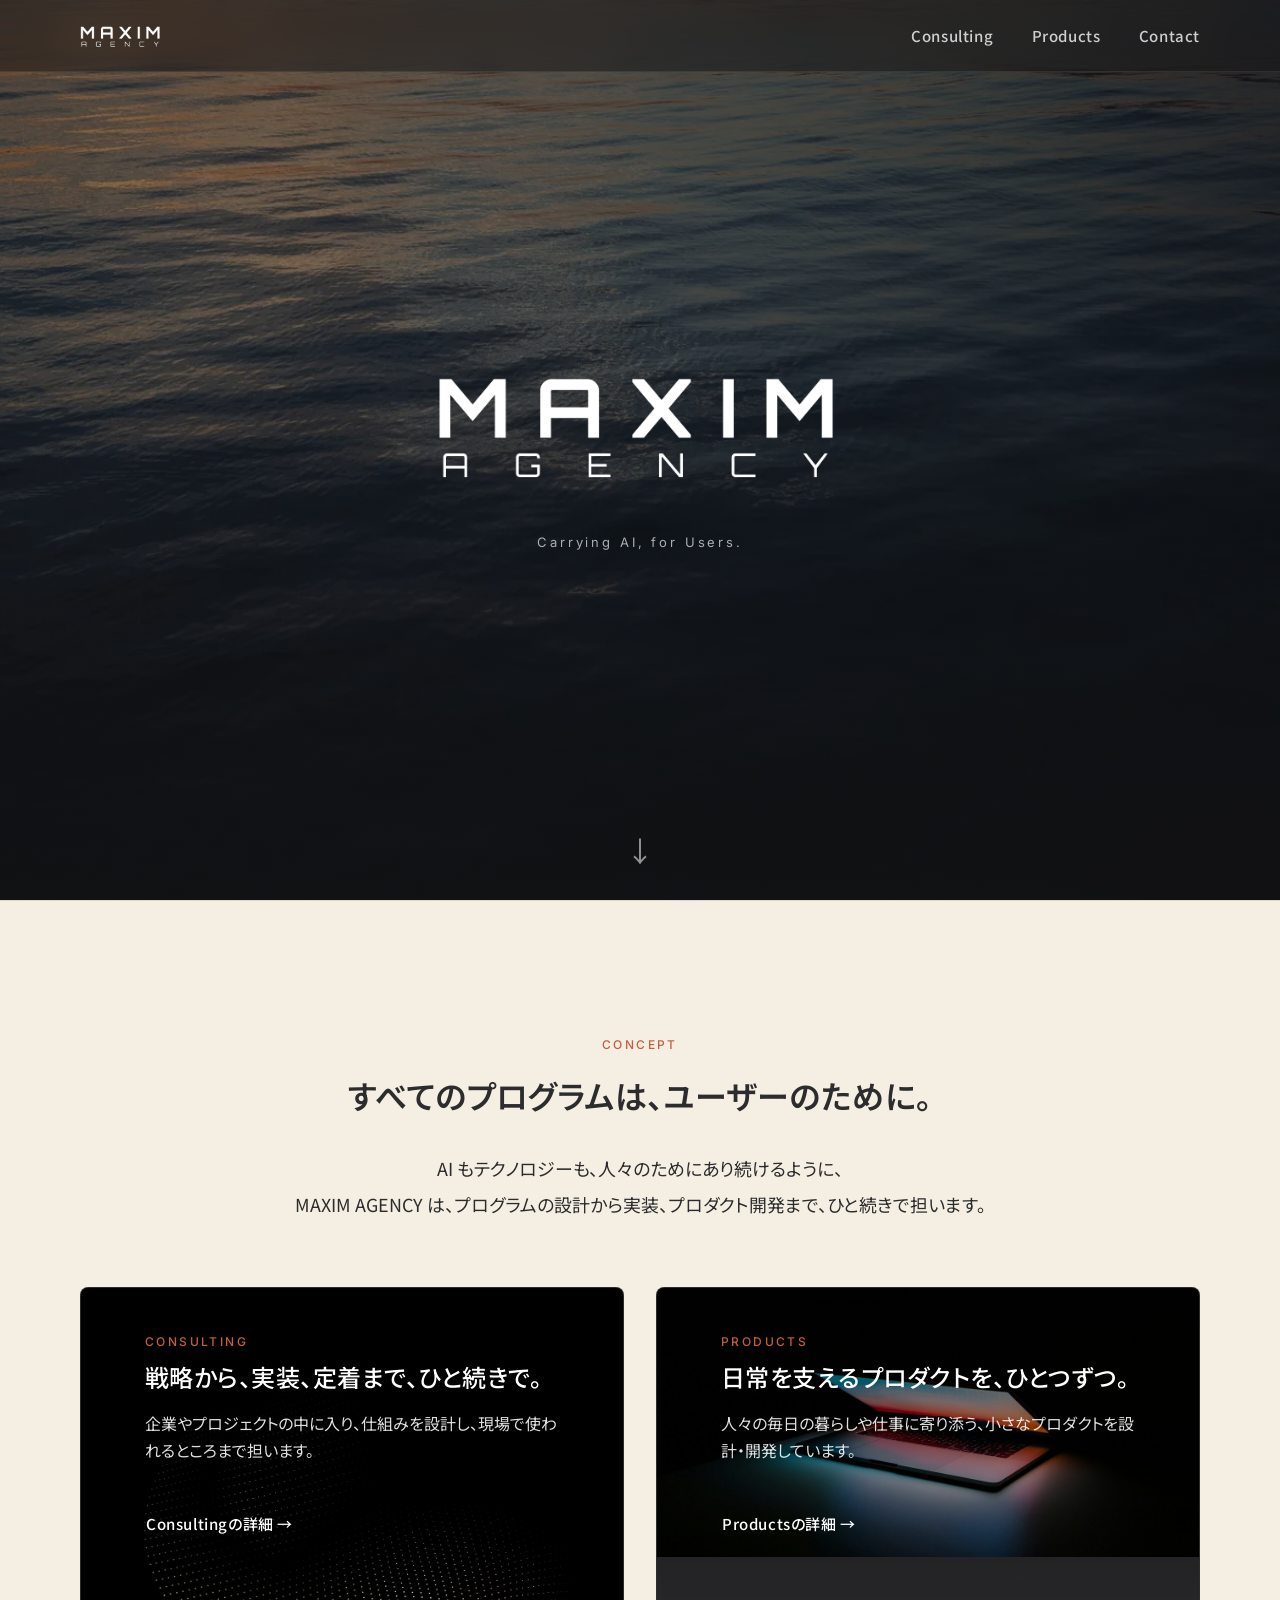
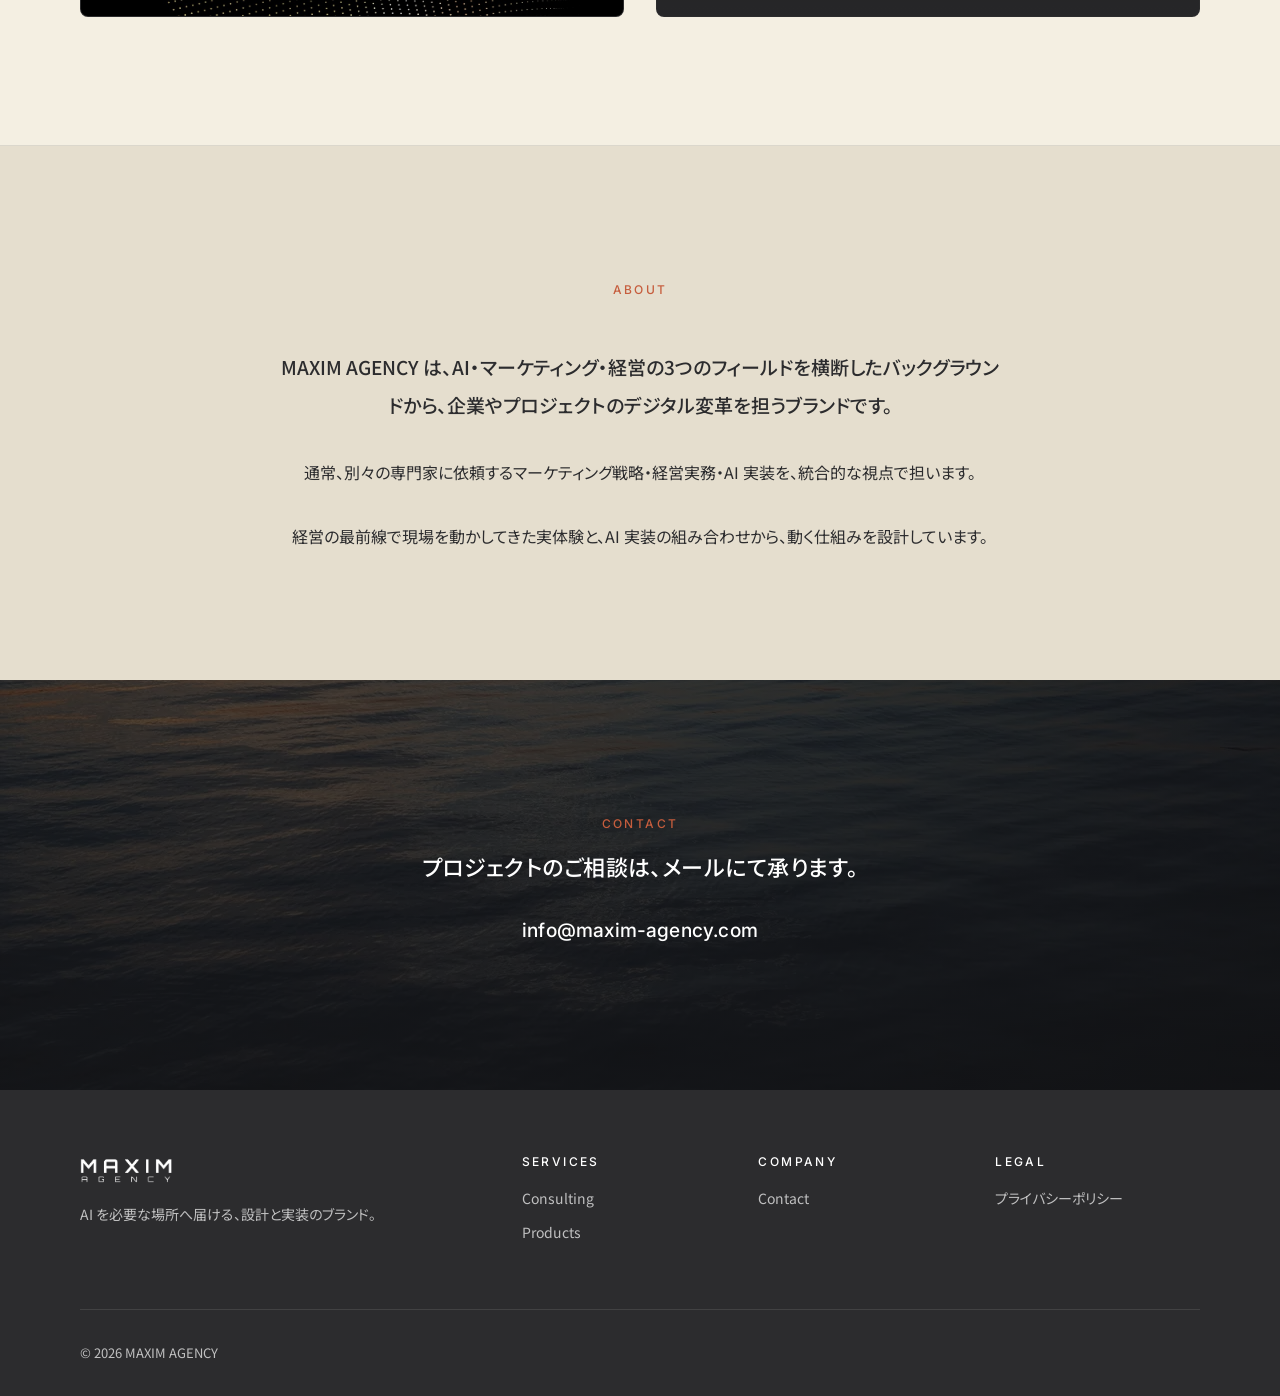
==== commit 93322bad: "feat(home): サービスカードを Hero 画像背景化 + モバイルメニュー細部修正 Home サービスカード: - Consulting カード背景に consulting-hero (ゴー" ====
--- a/index.html
+++ b/index.html
@@ -35,7 +35,7 @@
 <link rel="preconnect" href="https://fonts.gstatic.com" crossorigin>
 <link href="https://fonts.googleapis.com/css2?family=Inter:wght@400;500;600&family=Noto+Sans+JP:wght@400;500;600&display=swap" rel="stylesheet">
 
-<link rel="stylesheet" href="/assets/css/style.css">
+<link rel="stylesheet" href="/assets/css/style.css?v=20260512c">
 </head>
 <body>
 
@@ -80,21 +80,43 @@
     <div class="container fade-in">
       <div class="concept-block">
         <span class="section-label">Concept</span>
-        <p class="concept-headline">すべてのプログラムは、ユーザーのために。</p>
+        <p class="concept-headline">すべてのプログラムは、<br class="break-mobile">ユーザーのために。</p>
         <p class="concept-body">AI もテクノロジーも、人々のためにあり続けるように、<br>MAXIM AGENCY は、プログラムの設計から実装、プロダクト開発まで、ひと続きで担います。</p>
       </div>
       <div class="home-services">
         <a href="/consulting/" class="card home-service-card">
-          <span class="section-label">Consulting</span>
-          <h3>戦略から、実装、定着まで、ひと続きで。</h3>
-          <p>企業やプロジェクトの中に入り、仕組みを設計し、現場で使われるところまで担います。</p>
-          <span class="btn btn-ghost">Consultingの詳細 &rarr;</span>
+          <div class="home-service-card-bg" aria-hidden="true">
+            <picture>
+              <source srcset="/consulting-hero-768.jpg" media="(max-width: 768px)">
+              <source srcset="/consulting-hero-1280.jpg" media="(max-width: 1280px)">
+              <source srcset="/consulting-hero-1920.jpg">
+              <img src="/consulting-hero-1280.jpg" alt="" loading="lazy">
+            </picture>
+          </div>
+          <div class="home-service-card-overlay" aria-hidden="true"></div>
+          <div class="home-service-card-body">
+            <span class="section-label">Consulting</span>
+            <h3>戦略から、実装、定着まで、ひと続きで。</h3>
+            <p>企業やプロジェクトの中に入り、仕組みを設計し、現場で使われるところまで担います。</p>
+            <span class="btn btn-ghost">Consultingの詳細 &rarr;</span>
+          </div>
         </a>
         <a href="/products/" class="card home-service-card">
-          <span class="section-label">Products</span>
-          <h3>日常を支えるプロダクトを、ひとつずつ。</h3>
-          <p>人々の毎日の暮らしや仕事に寄り添う、小さなプロダクトを設計・開発しています。</p>
-          <span class="btn btn-ghost">Productsの詳細 &rarr;</span>
+          <div class="home-service-card-bg" aria-hidden="true">
+            <picture>
+              <source srcset="/products-hero-768.jpg" media="(max-width: 768px)">
+              <source srcset="/products-hero-1280.jpg" media="(max-width: 1280px)">
+              <source srcset="/products-hero-1920.jpg">
+              <img src="/products-hero-1280.jpg" alt="" loading="lazy">
+            </picture>
+          </div>
+          <div class="home-service-card-overlay" aria-hidden="true"></div>
+          <div class="home-service-card-body">
+            <span class="section-label">Products</span>
+            <h3>日常を支えるプロダクトを、ひとつずつ。</h3>
+            <p>人々の毎日の暮らしや仕事に寄り添う、小さなプロダクトを設計・開発しています。</p>
+            <span class="btn btn-ghost">Productsの詳細 &rarr;</span>
+          </div>
         </a>
       </div>
     </div>
@@ -160,6 +182,6 @@
   </div>
 </footer>
 
-<script src="/assets/js/main.js" defer></script>
+<script src="/assets/js/main.js?v=20260512c" defer></script>
 </body>
 </html>
--- a/assets/css/style.css
+++ b/assets/css/style.css
@@ -390,16 +390,59 @@
     display: inline-flex;
   }
 
+  /* メニュー open 時もロゴ・× ボタンを前面に維持
+     (.nav-links が z-index 90 で viewport 全体を覆うため) */
+  .nav-logo,
+  .nav-toggle {
+    position: relative;
+    z-index: 95;
+  }
+
+  /* ナビ上部もメニュー開時にダーク化 (nav は z-index 100 でメニュー上に常駐) */
+  .nav.menu-open {
+    background-color: var(--color-bg-deep);
+    border-bottom-color: transparent;
+  }
+
+  .nav.menu-open .nav-logo .logo-default {
+    display: none;
+  }
+
+  .nav.menu-open .nav-logo .logo-on-hero {
+    display: block;
+  }
+
+  /* 中央バーは aria-expanded=true で透明化するので、白色化は ::before/::after のみ
+     (両方適用すると × の中央に水平線が残る) */
+  .nav.menu-open .nav-toggle-bar::before,
+  .nav.menu-open .nav-toggle-bar::after {
+    background-color: var(--color-text-light);
+  }
+
+  /* ダーク・フルスクリーン メニュー (iOS Safari sticky 親バグ回避のため
+     viewport 全体に inset:0 で展開、nav 高さは padding-top で確保) */
   .nav-links {
     position: fixed;
-    inset: var(--nav-height) 0 0 0;
+    inset: 0;
+    width: 100vw;
+    height: 100vh;
+    height: 100dvh;
     flex-direction: column;
-    background-color: var(--color-bg);
-    padding: var(--space-lg) var(--space-md);
+    background-color: var(--color-bg-deep);
+    padding: calc(var(--nav-height) + var(--space-lg)) var(--space-md) var(--space-md);
     gap: var(--space-md);
     transform: translateX(100%);
-    transition: transform var(--transition);
-    align-items: flex-start;
+    transition: transform 0.35s cubic-bezier(0.4, 0, 0.2, 1);
+    align-items: center;
+    text-align: center;
+    z-index: 90;
+    overflow-y: auto;
+  }
+
+  /* 中央寄せメニューのアンダーラインを中央から展開 */
+  .nav-links a::after {
+    left: 50%;
+    transform: translateX(-50%);
   }
 
   .nav-links[data-open="true"] {
@@ -407,7 +450,41 @@
   }
 
   .nav-links a {
-    font-size: 1.25rem;
+    font-size: clamp(2rem, 8vw, 2.75rem);
+    font-weight: 500;
+    color: var(--color-text-light);
+    letter-spacing: 0.01em;
+    line-height: 1.1;
+    opacity: 0;
+    transform: translateY(20px);
+  }
+
+  .nav-links a::after {
+    background-color: var(--color-accent);
+    height: 2px;
+    bottom: -6px;
+  }
+
+  .nav-links a[aria-current="page"]::after {
+    width: 100%;
+  }
+
+  /* スタガーアニメ: 開時に各アイテムが順次フェードアップ */
+  .nav-links[data-open="true"] li:nth-child(1) a {
+    animation: menu-item-in 0.55s cubic-bezier(0.215, 0.61, 0.355, 1) 0.15s forwards;
+  }
+  .nav-links[data-open="true"] li:nth-child(2) a {
+    animation: menu-item-in 0.55s cubic-bezier(0.215, 0.61, 0.355, 1) 0.25s forwards;
+  }
+  .nav-links[data-open="true"] li:nth-child(3) a {
+    animation: menu-item-in 0.55s cubic-bezier(0.215, 0.61, 0.355, 1) 0.35s forwards;
+  }
+}
+
+@keyframes menu-item-in {
+  to {
+    opacity: 1;
+    transform: translateY(0);
   }
 }
 
@@ -529,6 +606,13 @@
   margin-top: calc(var(--nav-height) * -1);
   padding-top: var(--nav-height);
   color: var(--color-text-light);
+}
+
+@media (max-width: 768px) {
+  .hero-photo {
+    min-height: 70vh;
+    min-height: 70dvh;
+  }
 }
 
 .hero-photo-bg {
@@ -747,6 +831,9 @@
   .concept-headline {
     white-space: nowrap;
   }
+  .break-mobile {
+    display: none;
+  }
 }
 
 /* === HOME (/) === */
@@ -791,23 +878,80 @@
 }
 
 .home-service-card {
-  padding: var(--space-lg);
+  position: relative;
+  padding: 0;
   display: flex;
   flex-direction: column;
-}
-
-.home-service-card h3 {
+  overflow: hidden;
+  min-height: clamp(220px, 28vw, 300px);
+  color: var(--color-text-light);
+  background-color: var(--color-bg-deep);
+}
+
+.home-service-card-bg {
+  position: absolute;
+  inset: 0;
+  z-index: 0;
+  overflow: hidden;
+}
+
+.home-service-card-bg img {
+  width: 100%;
+  height: 100%;
+  object-fit: cover;
+  display: block;
+  transition: transform 0.5s ease;
+}
+
+.home-service-card:hover .home-service-card-bg img {
+  transform: scale(1.05);
+}
+
+.home-service-card-overlay {
+  position: absolute;
+  inset: 0;
+  z-index: 1;
+  background: linear-gradient(
+    180deg,
+    rgba(0, 0, 0, 0.60) 0%,
+    rgba(0, 0, 0, 0.35) 50%,
+    rgba(0, 0, 0, 0.12) 100%
+  );
+}
+
+.home-service-card-body {
+  position: relative;
+  z-index: 2;
+  padding: clamp(28px, 4vw, 44px) var(--space-lg) var(--space-lg);
+  display: flex;
+  flex-direction: column;
+  flex: 1;
+}
+
+.home-service-card-body .section-label {
+  color: var(--color-accent);
+  margin-bottom: var(--space-xs);
+}
+
+.home-service-card-body h3 {
+  color: var(--color-text-light);
   margin-bottom: var(--space-sm);
 }
 
-.home-service-card p {
-  color: var(--color-text-muted);
+.home-service-card-body p {
+  color: rgba(255, 255, 255, 0.88);
   margin-bottom: var(--space-md);
-}
-
-.home-service-card .btn-ghost {
-  margin-top: auto;
+  line-height: 1.7;
+}
+
+.home-service-card-body .btn-ghost {
+  color: var(--color-text-light);
+  margin-top: 0;
   align-self: flex-start;
+}
+
+.home-service-card-body .btn-ghost:hover {
+  color: var(--color-accent);
 }
 
 /* === CONSULTING / PRODUCTS / ABOUT 共通 === */
